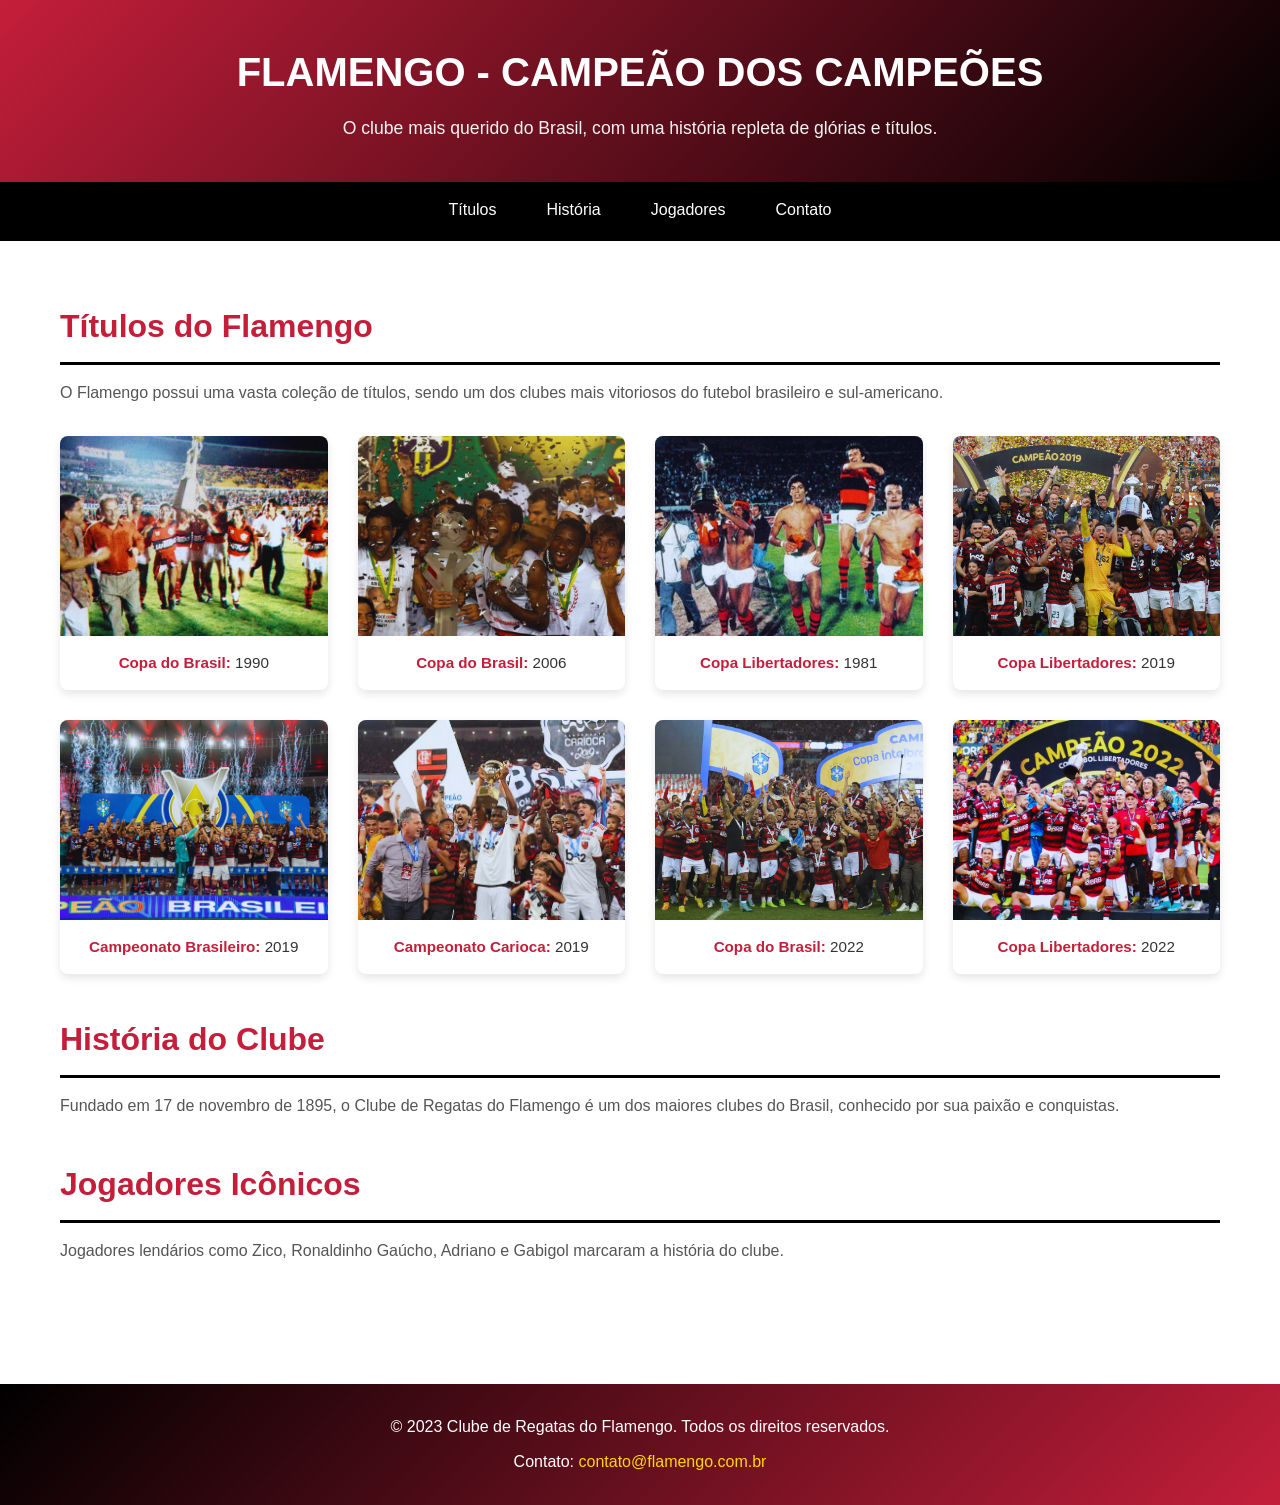
==== index.html @ 6b749740 "adicionando modificações na responsividade e nav" ====
<!DOCTYPE html>
<html lang="pt-br">
<head>
    <meta charset="UTF-8">
    <meta name="viewport" content="width=device-width, initial-scale=1.0">
    <title>Flamengo - Campeão dos Campeões</title>
        <link rel="stylesheet" href="css/variables.css">
        <link rel="stylesheet" href="css/reset.css">
        <link rel="stylesheet" href="css/base.css">
        <link rel="stylesheet" href="css/layout.css">


        <link rel="stylesheet" href="css/components/navbar.css">
        <link rel="stylesheet" href="css/components/hero.css">
        <link rel="stylesheet" href="css/components/card.css">
        <link rel="stylesheet" href="css/components/footer.css">
        <link rel="stylesheet" href="css/components/btn.css">


        <link rel="stylesheet" href="css/utilities.css">
</head>
<body>
    <header>
        <h1>Flamengo - Campeão dos Campeões</h1>
        <p>O clube mais querido do Brasil, com uma história repleta de glórias e títulos.</p>
    </header>
   
    <nav>
        <button class="menu-toggle" id="menu-toggle" aria-expanded="false" aria-label="Abrir menu de navegação" aria-controls="menu-links">
            <span></span>
            <span></span>
            <span></span>
        </button>
        <ul id="menu-links" class="menu-links">
            <li><a href="#titulos">Títulos</a></li>
            <li><a href="#historia">História</a></li>
            <li><a href="#jogadores">Jogadores</a></li>
            <li><a href="#contato">Contato</a></li>
        </ul>
    </nav>
   
    <main>
        <section id="titulos">
            <h2>Títulos do Flamengo</h2>
            <p>O Flamengo possui uma vasta coleção de títulos, sendo um dos clubes mais vitoriosos do futebol brasileiro e sul-americano.</p>
            <ul class="titulos-lista">


                <li class="titulo-item">
                    <div class="titulo-imagens">
                        <img class="titulo-principal" src="assets/img/copaDoBrasil1990/copadobrasil1990.png" alt="Troféu Copa do Brasil 1990">
                        <img class="titulo-hover" src="assets/img/copaDoBrasil1990/escalacaocpbr1990.png" alt="Time escalado do Flamengo - Copa do Brasil 1990">
                    </div>
                    <span class="titulo-texto"><strong>Copa do Brasil:</strong> 1990</span>
                </li>


                <li class="titulo-item">
                    <div class="titulo-imagens">
                        <img class="titulo-principal" src="assets/img/copaDoBrasil2006/copadobrasil2006.png" alt="Troféu Copa do Brasil 2006">
                        <img class="titulo-hover" src="assets/img/copaDoBrasil2006/escalacaocpbr2006.png" alt="Time escalado do Flamengo - Copa do Brasil 2006">
                    </div>
                    <span class="titulo-texto"><strong>Copa do Brasil:</strong> 2006</span>
                </li>


                <li class="titulo-item">
                    <div class="titulo-imagens">
                        <img class="titulo-principal" src="assets/img/libertadores1981/libertadores1981.png" alt="Troféu Copa Libertadores 1981">
                        <img class="titulo-hover" src="assets/img/libertadores1981/escalacaoLib1981.png" alt="Time escalado do Flamengo - Copa Libertadores 1981">
                    </div>
                    <span class="titulo-texto"><strong>Copa Libertadores:</strong> 1981</span>
                </li>


                <li class="titulo-item">
                    <div class="titulo-imagens">
                        <img class="titulo-principal" src="assets/img/libertadores2019/libertadores2019.png" alt="Troféu Copa Libertadores 2019">
                        <img class="titulo-hover" src="assets/img/libertadores2019/escalacaoLib2019.png" alt="Time escalado do Flamengo - Copa Libertadores 2019">
                    </div>
                    <span class="titulo-texto"><strong>Copa Libertadores:</strong> 2019</span>
                </li>


                <li class="titulo-item">
                    <div class="titulo-imagens">
                        <img class="titulo-principal" src="assets/img/brasileirao2019/brasileiro2019.png" alt="Troféu Campeonato Brasileiro 2019">
                        <img class="titulo-hover" src="assets/img/brasileirao2019/escalacaobr2019.png" alt="Time escalado do Flamengo - Campeonato Brasileiro 2019">
                    </div>
                    <span class="titulo-texto"><strong>Campeonato Brasileiro:</strong> 2019</span>
                </li>


                <li class="titulo-item">
                    <div class="titulo-imagens">
                        <img class="titulo-principal" src="assets/img/carioca2019/carioca2019.png" alt="Troféu Campeonato Carioca 2019">
                        <img class="titulo-hover" src="assets/img/carioca2019/escalacaoCarioca2019.png" alt="Time escalado do Flamengo - Campeonato Carioca 2019">
                    </div>
                    <span class="titulo-texto"><strong>Campeonato Carioca:</strong> 2019</span>
                </li>


                <li class="titulo-item">
                    <div class="titulo-imagens">
                        <img class="titulo-principal" src="assets/img/copaDoBrasil2022/copadobrasil2022.png" alt="Troféu Copa do Brasil 2022">
                        <img class="titulo-hover" src="assets/img/copaDoBrasil2022/escalacaocpbr2022.png" alt="Time escalado do Flamengo - Copa do Brasil 2022">
                    </div>
                    <span class="titulo-texto"><strong>Copa do Brasil:</strong> 2022</span>
                </li>


                <li class="titulo-item">
                    <div class="titulo-imagens">
                        <img class="titulo-principal" src="assets/img/libertadores2022/libertadores2022.png" alt="Troféu Copa Libertadores 2022">
                        <img class="titulo-hover" src="assets/img/libertadores2022/escalacaoLib2022.png" alt="Time escalado do Flamengo - Copa Libertadores 2022">
                    </div>
                    <span class="titulo-texto"><strong>Copa Libertadores:</strong> 2022</span>
                </li>


            </ul>
        </section>
       
        <section id="historia">
            <h2>História do Clube</h2>
            <p>Fundado em 17 de novembro de 1895, o Clube de Regatas do Flamengo é um dos maiores clubes do Brasil, conhecido por sua paixão e conquistas.</p>
        </section>
       
        <section id="jogadores">
            <h2>Jogadores Icônicos</h2>
            <p>Jogadores lendários como Zico, Ronaldinho Gaúcho, Adriano e Gabigol marcaram a história do clube.</p>
        </section>
    </main>
   
    <footer>
        <p>&copy; 2023 Clube de Regatas do Flamengo. Todos os direitos reservados.</p>
        <address>
            Contato: <a href="mailto:contato@flamengo.com.br">contato@flamengo.com.br</a>
        </address>
    </footer>


    <script src="js/main.js"></script>
</body>
</html>
---- css/variables.css ----
.titulos-lista {
    list-style: none;
    display: grid;
    grid-template-columns: repeat(auto-fit, minmax(250px, 1fr));
    gap: 30px;
    margin-top: 30px;
}


.titulo-item {
    background: #f5f5f5;
    border-radius: 8px;
    overflow: hidden;
    box-shadow: 0 4px 8px rgba(0, 0, 0, 0.1);
    transition: transform 0.3s ease, box-shadow 0.3s ease;
    cursor: pointer;
}


.titulo-item:hover {
    transform: translateY(-5px);
    box-shadow: 0 8px 16px rgba(0, 0, 0, 0.2);
}


.titulo-imagens {
    position: relative;
    width: 100%;
    height: 200px;
    overflow: hidden;
    background-color: #e0e0e0;
}


.titulo-imagens img {
    width: 100%;
    height: 100%;
    object-fit: cover;
    display: block;
    transition: opacity 0.3s ease;
}


.titulo-imagens .titulo-principal {
    opacity: 1;
}


.titulo-imagens .titulo-hover {
    opacity: 0;
    position: absolute;
    top: 0;
    left: 0;
    width: 100%;
    height: 100%;
}


.titulo-item:hover .titulo-principal {
    opacity: 0;
}


.titulo-item:hover .titulo-hover {
    opacity: 1;
}


.titulo-texto {
    display: block;
    padding: 15px;
    font-size: 0.95rem;
    text-align: center;
    color: #333;
    background-color: #fff;
    font-weight: 500;
}


.titulo-texto strong {
    color: #c41e3a;
}


/* Responsivo */
@media (max-width: 768px) {
    .titulos-lista {
        grid-template-columns: repeat(auto-fit, minmax(200px, 1fr));
        gap: 20px;
        margin-top: 20px;
    }


    .titulo-imagens {
        height: 160px;
    }


    .titulo-texto {
        padding: 12px;
        font-size: 0.85rem;
    }
}


@media (max-width: 480px) {
    .titulos-lista {
        grid-template-columns: 1fr;
        gap: 15px;
    }


    .titulo-imagens {
        height: 200px;
    }


    .titulo-item {
        margin: 0 auto;
        max-width: 100%;
    }
}
---- css/base.css ----
body {
    font-family: 'Segoe UI', Tahoma, Geneva, Verdana, sans-serif;
    line-height: 1.6;
    color: #333;
}


header {
    background: linear-gradient(135deg, #c41e3a 0%, #000000 100%);
    color: #fff;
    padding: 40px 20px;
    text-align: center;
    box-shadow: 0 2px 10px rgba(0, 0, 0, 0.1);
}


header h1 {
    font-size: 2.5rem;
    margin-bottom: 10px;
    text-transform: uppercase;
}


header p {
    font-size: 1.1rem;
    opacity: 0.95;
}


@media (max-width: 768px) {
    header h1 {
        font-size: 1.8rem;
    }


    header p {
        font-size: 0.9rem;
    }


    header {
        padding: 30px 15px;
    }
}
---- css/layout.css ----
main {
    max-width: 1200px;
    margin: 0 auto;
    padding: 20px;
}


section {
    margin: 40px 0;
}


section h2 {
    color: #c41e3a;
    font-size: 2rem;
    margin-bottom: 15px;
    border-bottom: 3px solid #000;
    padding-bottom: 10px;
}


section p {
    font-size: 1rem;
    margin-bottom: 20px;
    color: #555;
}


@media (max-width: 768px) {
    main {
        padding: 15px;
        max-width: 100%;
    }


    section {
        margin: 30px 0;
    }


    section h2 {
        font-size: 1.5rem;
    }


    section p {
        font-size: 0.9rem;
    }
}
---- css/components/navbar.css ----
nav {
    background-color: #000;
    padding: 0;
    position: sticky;
    top: 0;
    z-index: 100;
    display: flex;
    justify-content: center;
    align-items: center;
}


.menu-toggle {
    display: none;
    flex-direction: column;
    background: none;
    border: none;
    cursor: pointer;
    padding: 15px 20px;
    z-index: 101;
}


.menu-toggle span {
    width: 25px;
    height: 3px;
    background-color: #fff;
    margin: 5px 0;
    display: block;
    transition: all 0.3s ease;
}


nav .menu-links {
    list-style: none;
    display: flex;
    justify-content: center;
    flex-wrap: wrap;
}


nav .menu-links li {
    margin: 0;
}


nav .menu-links li a {
    display: block;
    color: #fff;
    text-decoration: none;
    padding: 15px 25px;
    transition: background-color 0.3s ease, color 0.3s ease;
    font-weight: 500;
    border-bottom: 3px solid transparent;
}


nav .menu-links li a:hover {
    background-color: #c41e3a;
    border-bottom-color: #ffd700;
}


/* Responsivo */
@media (max-width: 768px) {
    nav {
        justify-content: space-between;
    }


    .menu-toggle {
        display: flex;
    }


    nav .menu-links {
        position: absolute;
        top: 60px;
        left: 0;
        right: 0;
        flex-direction: column;
        background-color: #000;
        max-height: 0;
        overflow: hidden;
        transition: max-height 0.3s ease;
        width: 100%;
    }


    nav .menu-links.active {
        max-height: 300px;
    }


    nav .menu-links li a {
        padding: 15px 20px;
        border-bottom: 1px solid #333;
    }


    .menu-toggle[aria-expanded="true"] span:nth-child(1) {
        transform: rotate(45deg) translate(10px, 10px);
    }


    .menu-toggle[aria-expanded="true"] span:nth-child(2) {
        opacity: 0;
    }


    .menu-toggle[aria-expanded="true"] span:nth-child(3) {
        transform: rotate(-45deg) translate(8px, -8px);
    }
}


nav .menu-links li a:hover {
    background-color: #c41e3a;
    border-bottom-color: #ffd700;
}


/* Responsivo */
@media (max-width: 768px) {
    nav {
        flex-wrap: wrap;
    }


    .menu-toggle {
        display: flex;
    }


    nav .menu-links {
        position: absolute;
        top: 60px;
        left: 0;
        right: 0;
        flex-direction: column;
        background-color: #000;
        max-height: 0;
        overflow: hidden;
        transition: max-height 0.3s ease;
        width: 100%;
    }


    nav .menu-links.active {
        max-height: 300px;
    }


    nav .menu-links li a {
        padding: 15px 20px;
        border-bottom: 1px solid #333;
    }


    .menu-toggle[aria-expanded="true"] span:nth-child(1) {
        transform: rotate(45deg) translate(10px, 10px);
    }


    .menu-toggle[aria-expanded="true"] span:nth-child(2) {
        opacity: 0;
    }


    .menu-toggle[aria-expanded="true"] span:nth-child(3) {
        transform: rotate(-45deg) translate(8px, -8px);
    }
}
---- css/components/footer.css ----
footer {
    background: linear-gradient(135deg, #000 0%, #c41e3a 100%);
    color: #fff;
    text-align: center;
    padding: 30px 20px;
    margin-top: 60px;
}


footer p {
    margin-bottom: 10px;
}


footer address {
    font-style: normal;
}


footer a {
    color: #ffd700;
    text-decoration: none;
    transition: color 0.3s ease;
}


footer a:hover {
    color: #ffed4e;
    text-decoration: underline;
}


@media (max-width: 768px) {
    footer {
        padding: 25px 15px;
        margin-top: 40px;
    }


    footer p,
    footer address {
        font-size: 0.9rem;
    }
}
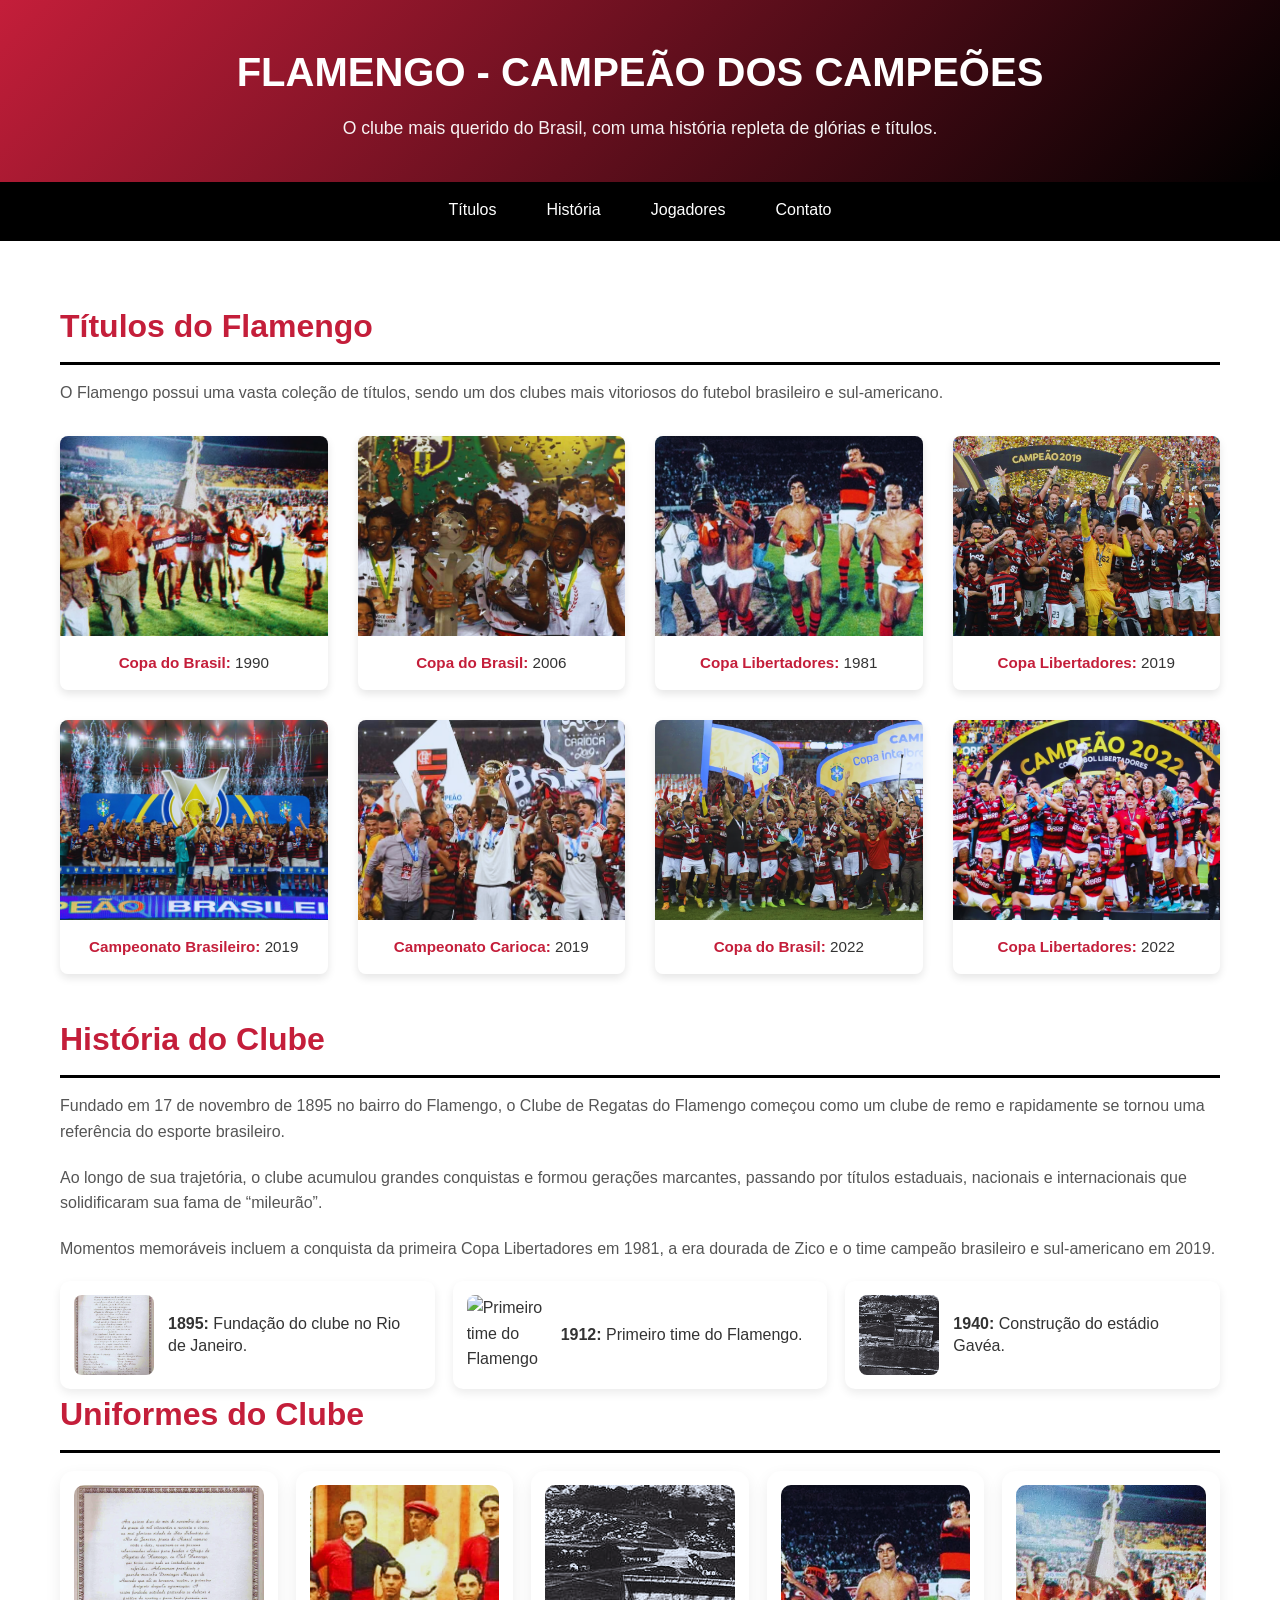
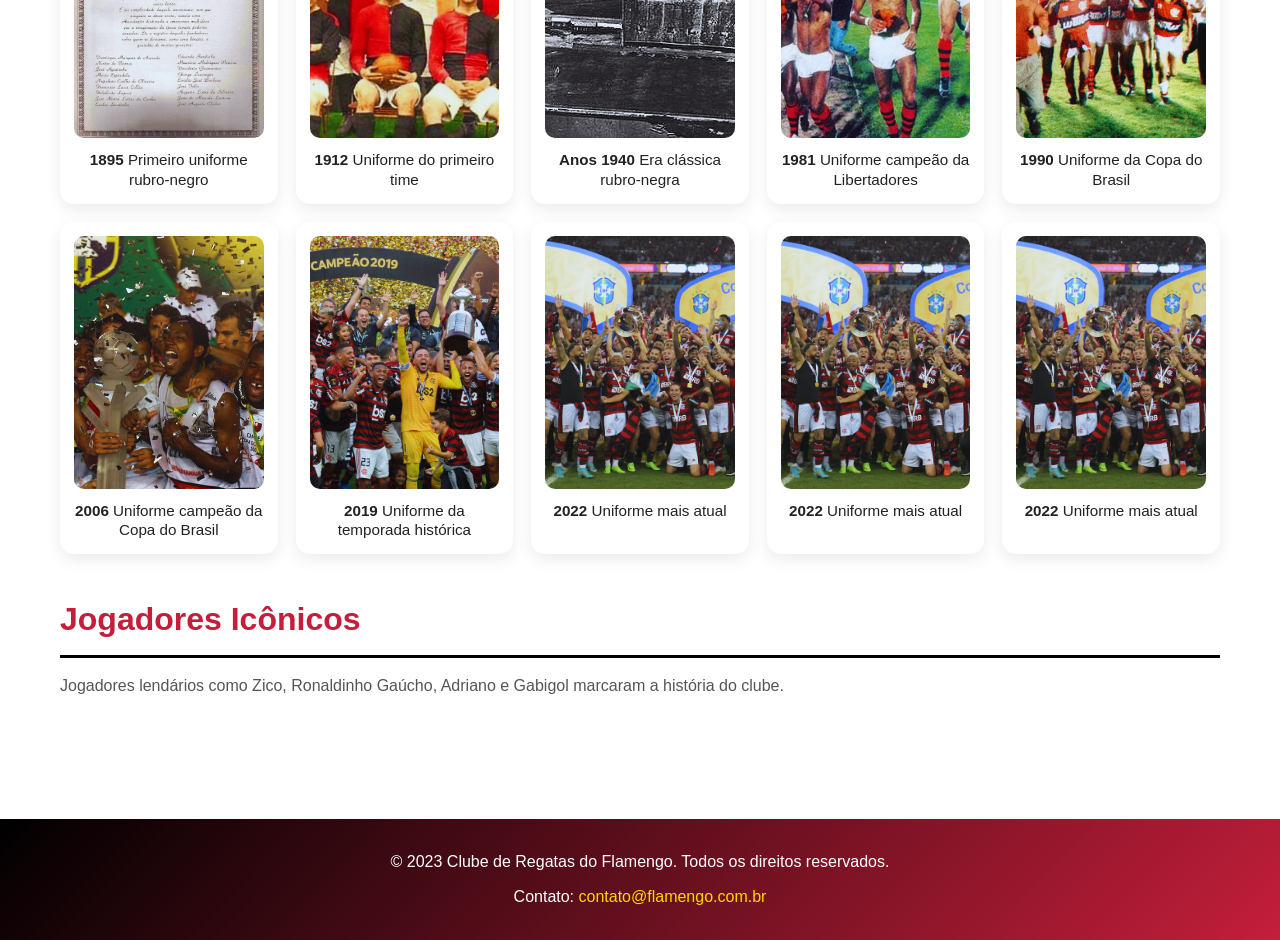
==== commit 9960f3a5: "Adicionando mais informações Novas informações e novas funcionalidades" ====
--- a/index.html
+++ b/index.html
@@ -123,7 +123,71 @@
        
         <section id="historia">
             <h2>História do Clube</h2>
-            <p>Fundado em 17 de novembro de 1895, o Clube de Regatas do Flamengo é um dos maiores clubes do Brasil, conhecido por sua paixão e conquistas.</p>
+            <article>
+                <p>Fundado em 17 de novembro de 1895 no bairro do Flamengo, o Clube de Regatas do Flamengo começou como um clube de remo e rapidamente se tornou uma referência do esporte brasileiro.</p>
+                <p>Ao longo de sua trajetória, o clube acumulou grandes conquistas e formou gerações marcantes, passando por títulos estaduais, nacionais e internacionais que solidificaram sua fama de “mileurão”.</p>
+                <p>Momentos memoráveis incluem a conquista da primeira Copa Libertadores em 1981, a era dourada de Zico e o time campeão brasileiro e sul-americano em 2019.</p>
+                <ul class="historia-timeline">
+                    <li>
+                        <img src="assets/img/historiaImg/ataCriacaoFla.png" alt="Fundação do clube Flamengo">
+                        <div><strong>1895:</strong> Fundação do clube no Rio de Janeiro.</div>
+                    </li>
+                    <li>
+                        <img src="assets/img/historiaImg/TimeFla1912.png" alt="Primeiro time do Flamengo em 1912">
+                        <div><strong>1912:</strong> Primeiro time do Flamengo.</div>
+                    </li>
+                    <li>
+                        <img src="assets/img/historiaImg/gavea.png" alt="Gavéa, estádio do Flamengo">
+                        <div><strong>1940:</strong> Construção do estádio Gavéa.</div>
+                    </li>
+                </ul>
+            </article>
+
+            <h2>Uniformes do Clube</h2>
+            <article>
+                <div class="uniformes-grid">
+                    <figure class="uniforme-card">
+                        <img src="assets/img/historiaImg/ataCriacaoFla.png" alt="Uniforme de 1895 do Flamengo">
+                        <figcaption><strong>1895</strong> Primeiro uniforme rubro-negro</figcaption>
+                    </figure>
+                    <figure class="uniforme-card">
+                        <img src="assets/img/historiaImg/timeFla1912.png" alt="Uniforme de 1912 do Flamengo">
+                        <figcaption><strong>1912</strong> Uniforme do primeiro time</figcaption>
+                    </figure>
+                    <figure class="uniforme-card">
+                        <img src="assets/img/historiaImg/gavea.png" alt="Uniforme clássico do Flamengo">
+                        <figcaption><strong>Anos 1940</strong> Era clássica rubro-negra</figcaption>
+                    </figure>
+                    <figure class="uniforme-card">
+                        <img src="assets/img/libertadores1981/libertadores1981.png" alt="Uniforme campeão da Libertadores 1981">
+                        <figcaption><strong>1981</strong> Uniforme campeão da Libertadores</figcaption>
+                    </figure>
+                    <figure class="uniforme-card">
+                        <img src="assets/img/copaDoBrasil1990/copadobrasil1990.png" alt="Uniforme campeão da Copa do Brasil 1990">
+                        <figcaption><strong>1990</strong> Uniforme da Copa do Brasil</figcaption>
+                    </figure>
+                    <figure class="uniforme-card">
+                        <img src="assets/img/copaDoBrasil2006/copadobrasil2006.png" alt="Uniforme campeão da Copa do Brasil 2006">
+                        <figcaption><strong>2006</strong> Uniforme campeão da Copa do Brasil</figcaption>
+                    </figure>
+                    <figure class="uniforme-card">
+                        <img src="assets/img/libertadores2019/libertadores2019.png" alt="Uniforme campeão da Libertadores 2019">
+                        <figcaption><strong>2019</strong> Uniforme da temporada histórica</figcaption>
+                    </figure>
+                    <figure class="uniforme-card">
+                        <img src="assets/img/copaDoBrasil2022/copadobrasil2022.png" alt="Uniforme do Flamengo em 2022">
+                        <figcaption><strong>2022</strong> Uniforme mais atual</figcaption>
+                    </figure>
+                    <figure class="uniforme-card">
+                        <img src="assets/img/copaDoBrasil2022/copadobrasil2022.png" alt="Uniforme do Flamengo em 2022">
+                        <figcaption><strong>2022</strong> Uniforme mais atual</figcaption>
+                    </figure>
+                    <figure class="uniforme-card">
+                        <img src="assets/img/copaDoBrasil2022/copadobrasil2022.png" alt="Uniforme do Flamengo em 2022">
+                        <figcaption><strong>2022</strong> Uniforme mais atual</figcaption>
+                    </figure>
+                </div>
+            </article>
         </section>
        
         <section id="jogadores">
--- a/css/variables.css
+++ b/css/variables.css
@@ -81,6 +81,71 @@
     color: #c41e3a;
 }
 
+.historia-timeline {
+    list-style: none;
+    display: grid;
+    grid-template-columns: repeat(auto-fit, minmax(200px, 1fr));
+    gap: 18px;
+    margin: 20px 0 0;
+    padding: 0;
+}
+
+.historia-timeline li {
+    display: flex;
+    align-items: center;
+    gap: 14px;
+    background: #fff;
+    border-radius: 10px;
+    box-shadow: 0 4px 10px rgba(0, 0, 0, 0.08);
+    padding: 14px;
+}
+
+.historia-timeline img {
+    width: 80px;
+    height: 80px;
+    object-fit: cover;
+    border-radius: 8px;
+    flex-shrink: 0;
+}
+
+.historia-timeline li div {
+    color: #333;
+    line-height: 1.4;
+}
+
+.uniformes-grid {
+    list-style: none;
+    display: grid;
+    grid-template-columns: repeat(auto-fit, minmax(180px, 1fr));
+    gap: 18px;
+    margin-top: 18px;
+    padding: 0;
+}
+
+.uniforme-card {
+    background: #fff;
+    border-radius: 14px;
+    box-shadow: 0 6px 16px rgba(0, 0, 0, 0.08);
+    overflow: hidden;
+    text-align: center;
+    padding: 14px;
+}
+
+.uniforme-card img {
+    width: 100%;
+    aspect-ratio: 3 / 4;
+    object-fit: cover;
+    border-radius: 10px;
+    display: block;
+}
+
+.uniforme-card figcaption {
+    margin-top: 12px;
+    font-size: 0.95rem;
+    color: #222;
+    font-weight: 500;
+    line-height: 1.3;
+}
 
 /* Responsivo */
 @media (max-width: 768px) {
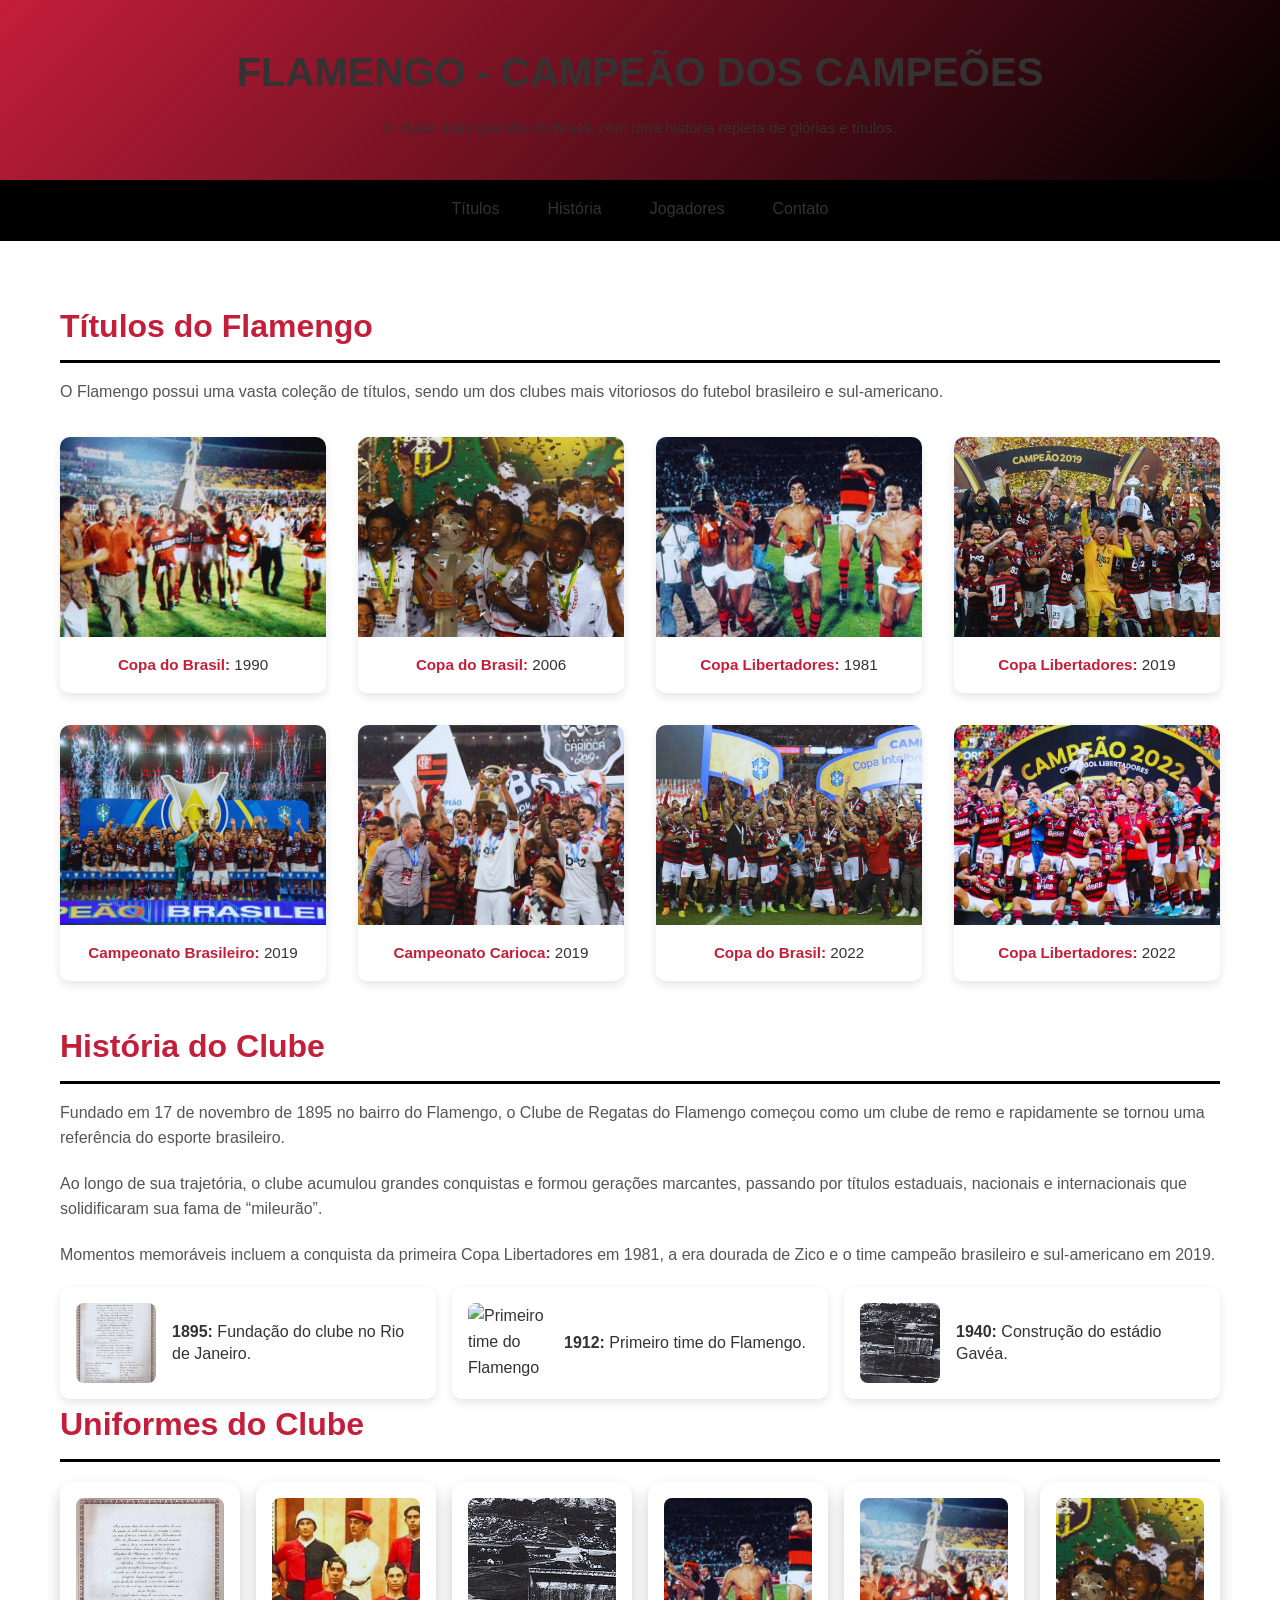
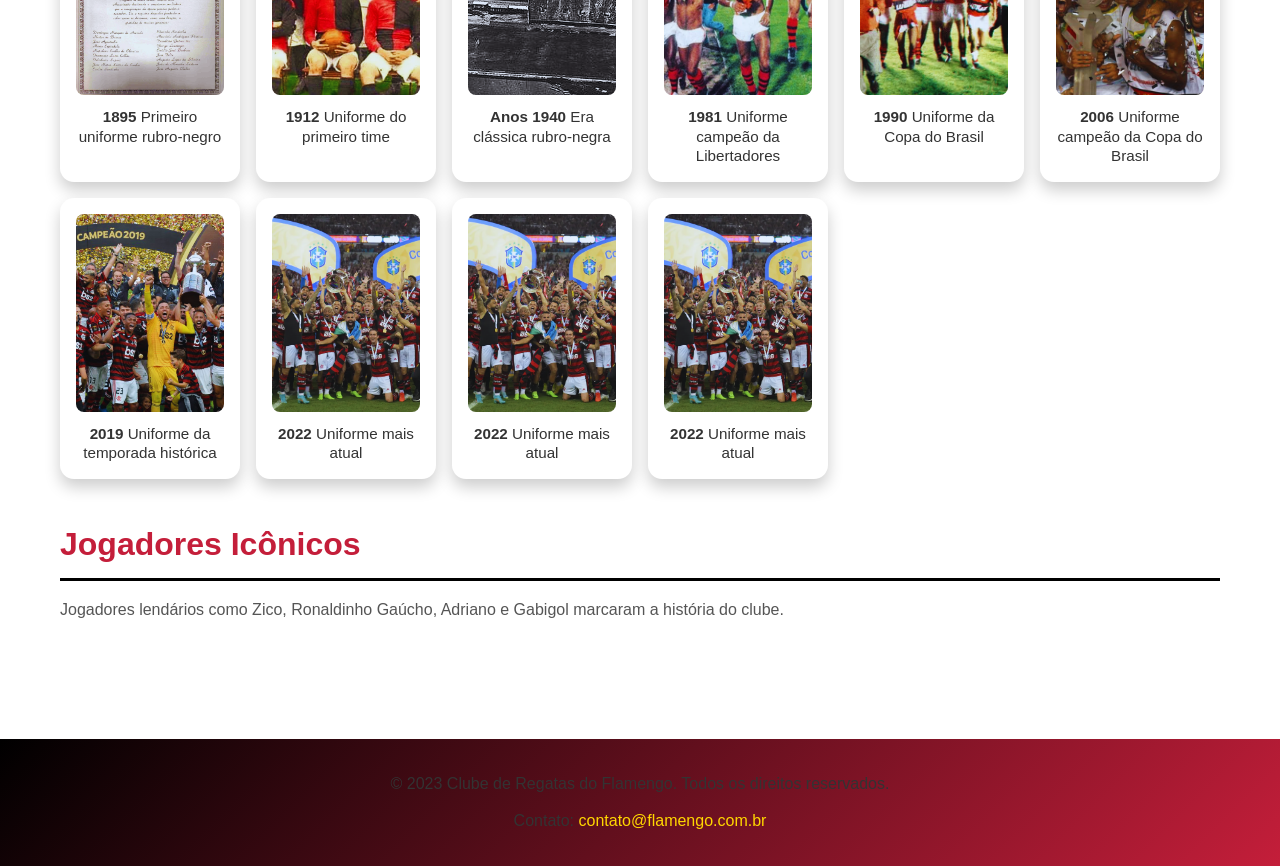
==== commit 957ee008: "Adicionando tokens de validação" ====
--- a/index.html
+++ b/index.html
@@ -4,20 +4,7 @@
     <meta charset="UTF-8">
     <meta name="viewport" content="width=device-width, initial-scale=1.0">
     <title>Flamengo - Campeão dos Campeões</title>
-        <link rel="stylesheet" href="css/variables.css">
-        <link rel="stylesheet" href="css/reset.css">
-        <link rel="stylesheet" href="css/base.css">
-        <link rel="stylesheet" href="css/layout.css">
-
-
-        <link rel="stylesheet" href="css/components/navbar.css">
-        <link rel="stylesheet" href="css/components/hero.css">
-        <link rel="stylesheet" href="css/components/card.css">
-        <link rel="stylesheet" href="css/components/footer.css">
-        <link rel="stylesheet" href="css/components/btn.css">
-
-
-        <link rel="stylesheet" href="css/utilities.css">
+        <link rel="stylesheet" href="css/main.css">
 </head>
 <body>
     <header>
--- a/css/main.css
+++ b/css/main.css
@@ -0,0 +1,20 @@
+/* Arquivo principal de importação de CSS.
+   Usamos importações diretas para compatibilidade garantida. */
+
+@import "./tokens/primitives.css";
+@import "./tokens/semantic.css";
+@import "./tokens/spacing.css";
+@import "./tokens/typography.css";
+
+@import "./reset.css";
+
+@import "./base.css";
+@import "./layout.css";
+
+@import "./variables.css";
+@import "./components/navbar.css";
+@import "./components/card.css";
+@import "./components/footer.css";
+@import "./components/btn.css";
+
+@import "./utilities.css";
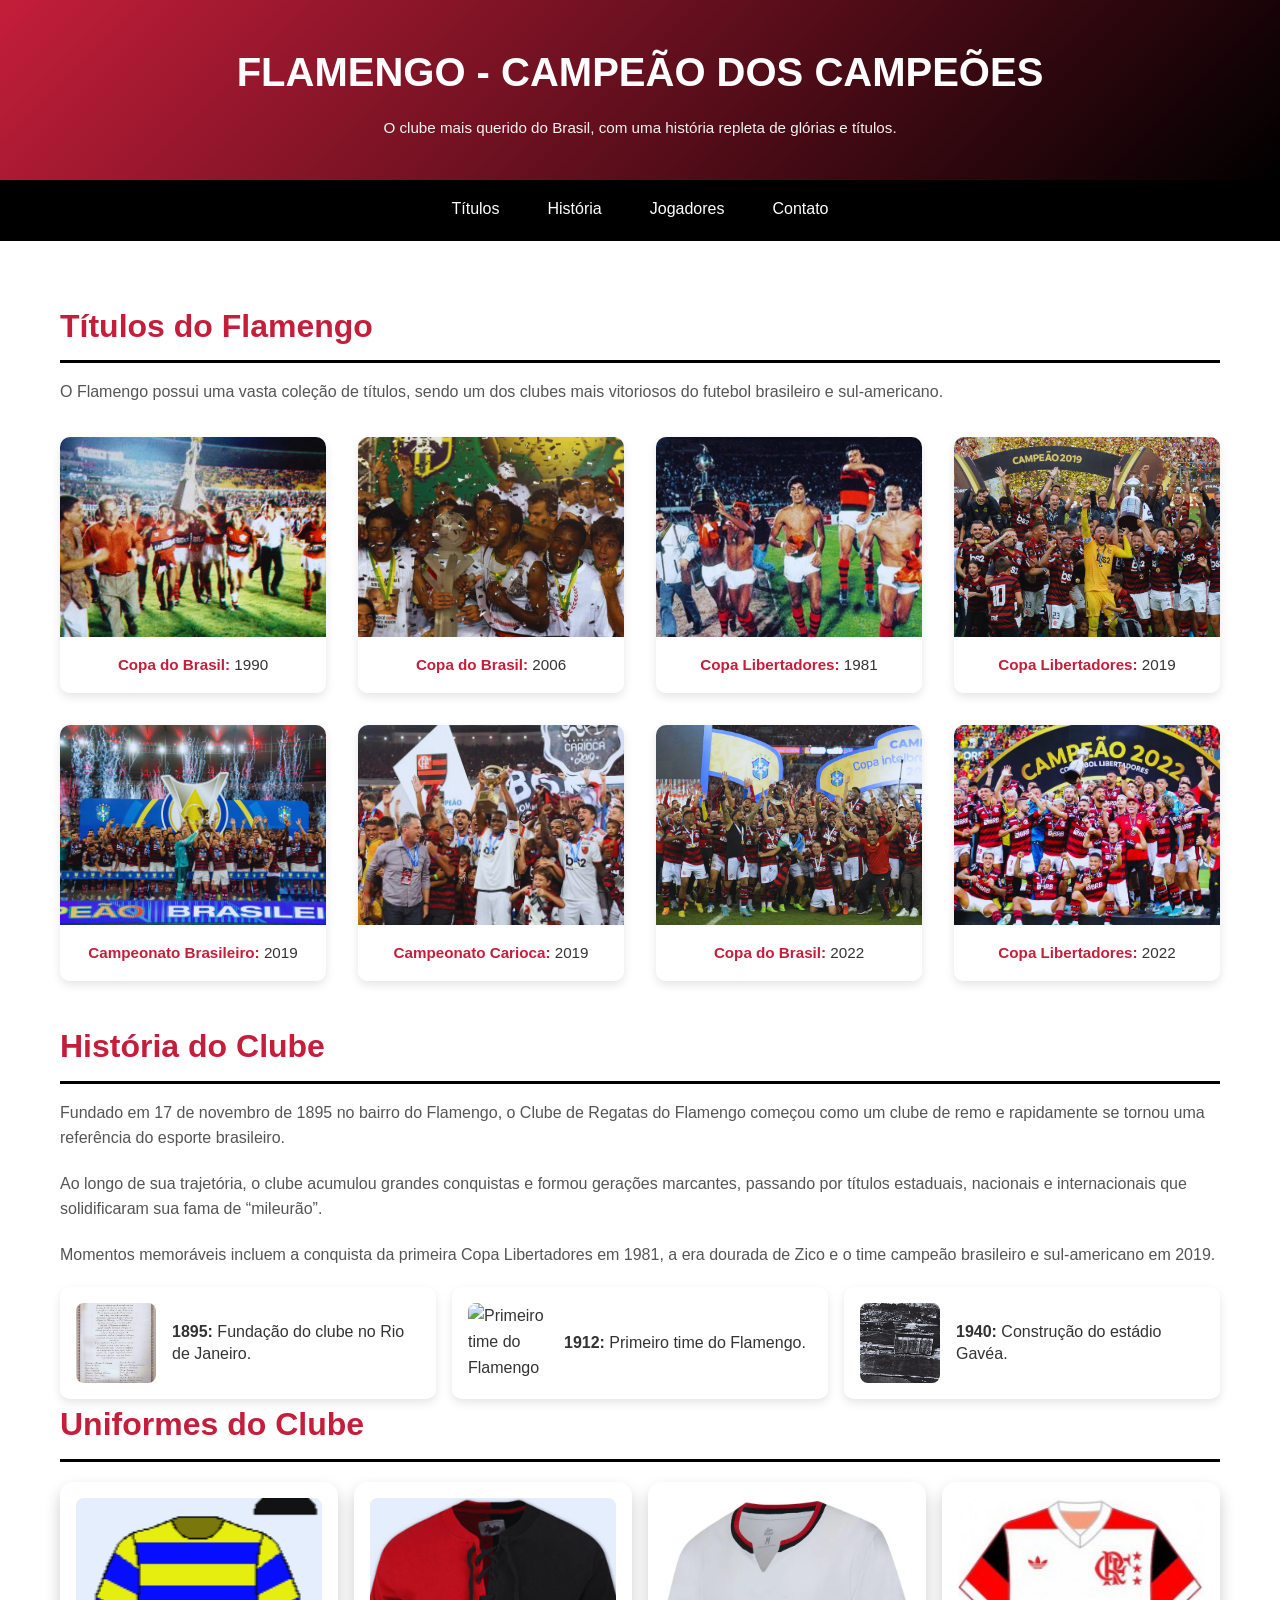
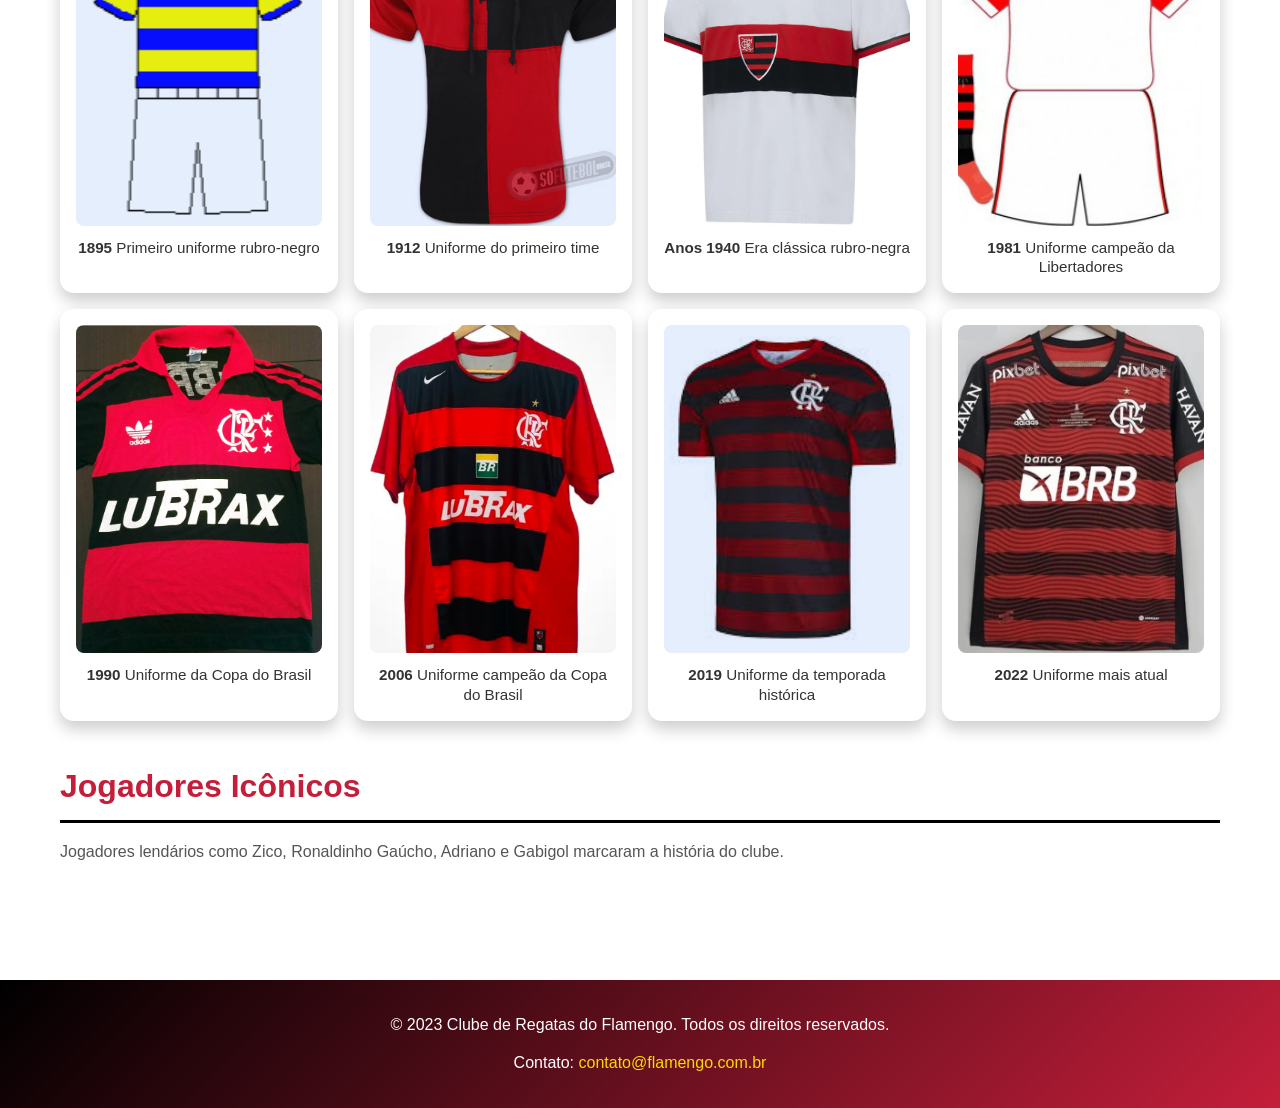
==== commit d450bc07: "Ajeitando cores, ajustando img e adicionando favicon" ====
--- a/index.html
+++ b/index.html
@@ -5,6 +5,7 @@
     <meta name="viewport" content="width=device-width, initial-scale=1.0">
     <title>Flamengo - Campeão dos Campeões</title>
         <link rel="stylesheet" href="css/main.css">
+        <link rel="icon" href="/assets/img/favicon/flamengo-favicon.ico">
 </head>
 <body>
     <header>
@@ -134,45 +135,36 @@
             <article>
                 <div class="uniformes-grid">
                     <figure class="uniforme-card">
-                        <img src="assets/img/historiaImg/ataCriacaoFla.png" alt="Uniforme de 1895 do Flamengo">
+                        <img src="assets/img/uniformes/uniforme-remo-1895.png" alt="Uniforme de 1895 do Flamengo">
                         <figcaption><strong>1895</strong> Primeiro uniforme rubro-negro</figcaption>
                     </figure>
                     <figure class="uniforme-card">
-                        <img src="assets/img/historiaImg/timeFla1912.png" alt="Uniforme de 1912 do Flamengo">
+                        <img src="assets/img/uniformes/uniforme-flamengo-1912.jpg" alt="Uniforme de 1912 do Flamengo">
                         <figcaption><strong>1912</strong> Uniforme do primeiro time</figcaption>
                     </figure>
                     <figure class="uniforme-card">
-                        <img src="assets/img/historiaImg/gavea.png" alt="Uniforme clássico do Flamengo">
+                        <img src="assets/img/uniformes/uniforme-retro-1940.png" alt="Uniforme clássico do Flamengo">
                         <figcaption><strong>Anos 1940</strong> Era clássica rubro-negra</figcaption>
                     </figure>
                     <figure class="uniforme-card">
-                        <img src="assets/img/libertadores1981/libertadores1981.png" alt="Uniforme campeão da Libertadores 1981">
+                        <img src="assets/img/uniformes/uniforme-flamengo-1981.jpg" alt="Uniforme campeão da Libertadores 1981">
                         <figcaption><strong>1981</strong> Uniforme campeão da Libertadores</figcaption>
                     </figure>
                     <figure class="uniforme-card">
-                        <img src="assets/img/copaDoBrasil1990/copadobrasil1990.png" alt="Uniforme campeão da Copa do Brasil 1990">
+                        <img src="assets/img/uniformes/uniforme-flamengo-1990.png" alt="Uniforme campeão da Copa do Brasil 1990">
                         <figcaption><strong>1990</strong> Uniforme da Copa do Brasil</figcaption>
                     </figure>
                     <figure class="uniforme-card">
-                        <img src="assets/img/copaDoBrasil2006/copadobrasil2006.png" alt="Uniforme campeão da Copa do Brasil 2006">
+                        <img src="assets/img/uniformes/uniforme-flamengo-2006.png" alt="Uniforme campeão da Copa do Brasil 2006">
                         <figcaption><strong>2006</strong> Uniforme campeão da Copa do Brasil</figcaption>
                     </figure>
                     <figure class="uniforme-card">
-                        <img src="assets/img/libertadores2019/libertadores2019.png" alt="Uniforme campeão da Libertadores 2019">
+                        <img src="assets/img/uniformes/uniforme-flamengo-2019.jpg" alt="Uniforme campeão da Libertadores 2019">
                         <figcaption><strong>2019</strong> Uniforme da temporada histórica</figcaption>
                     </figure>
                     <figure class="uniforme-card">
-                        <img src="assets/img/copaDoBrasil2022/copadobrasil2022.png" alt="Uniforme do Flamengo em 2022">
+                        <img src="assets/img/uniformes/uniforme-flamengo-2022.png" alt="Uniforme do Flamengo em 2022">
                         <figcaption><strong>2022</strong> Uniforme mais atual</figcaption>
-                    </figure>
-                    <figure class="uniforme-card">
-                        <img src="assets/img/copaDoBrasil2022/copadobrasil2022.png" alt="Uniforme do Flamengo em 2022">
-                        <figcaption><strong>2022</strong> Uniforme mais atual</figcaption>
-                    </figure>
-                    <figure class="uniforme-card">
-                        <img src="assets/img/copaDoBrasil2022/copadobrasil2022.png" alt="Uniforme do Flamengo em 2022">
-                        <figcaption><strong>2022</strong> Uniforme mais atual</figcaption>
-                    </figure>
                 </div>
             </article>
         </section>
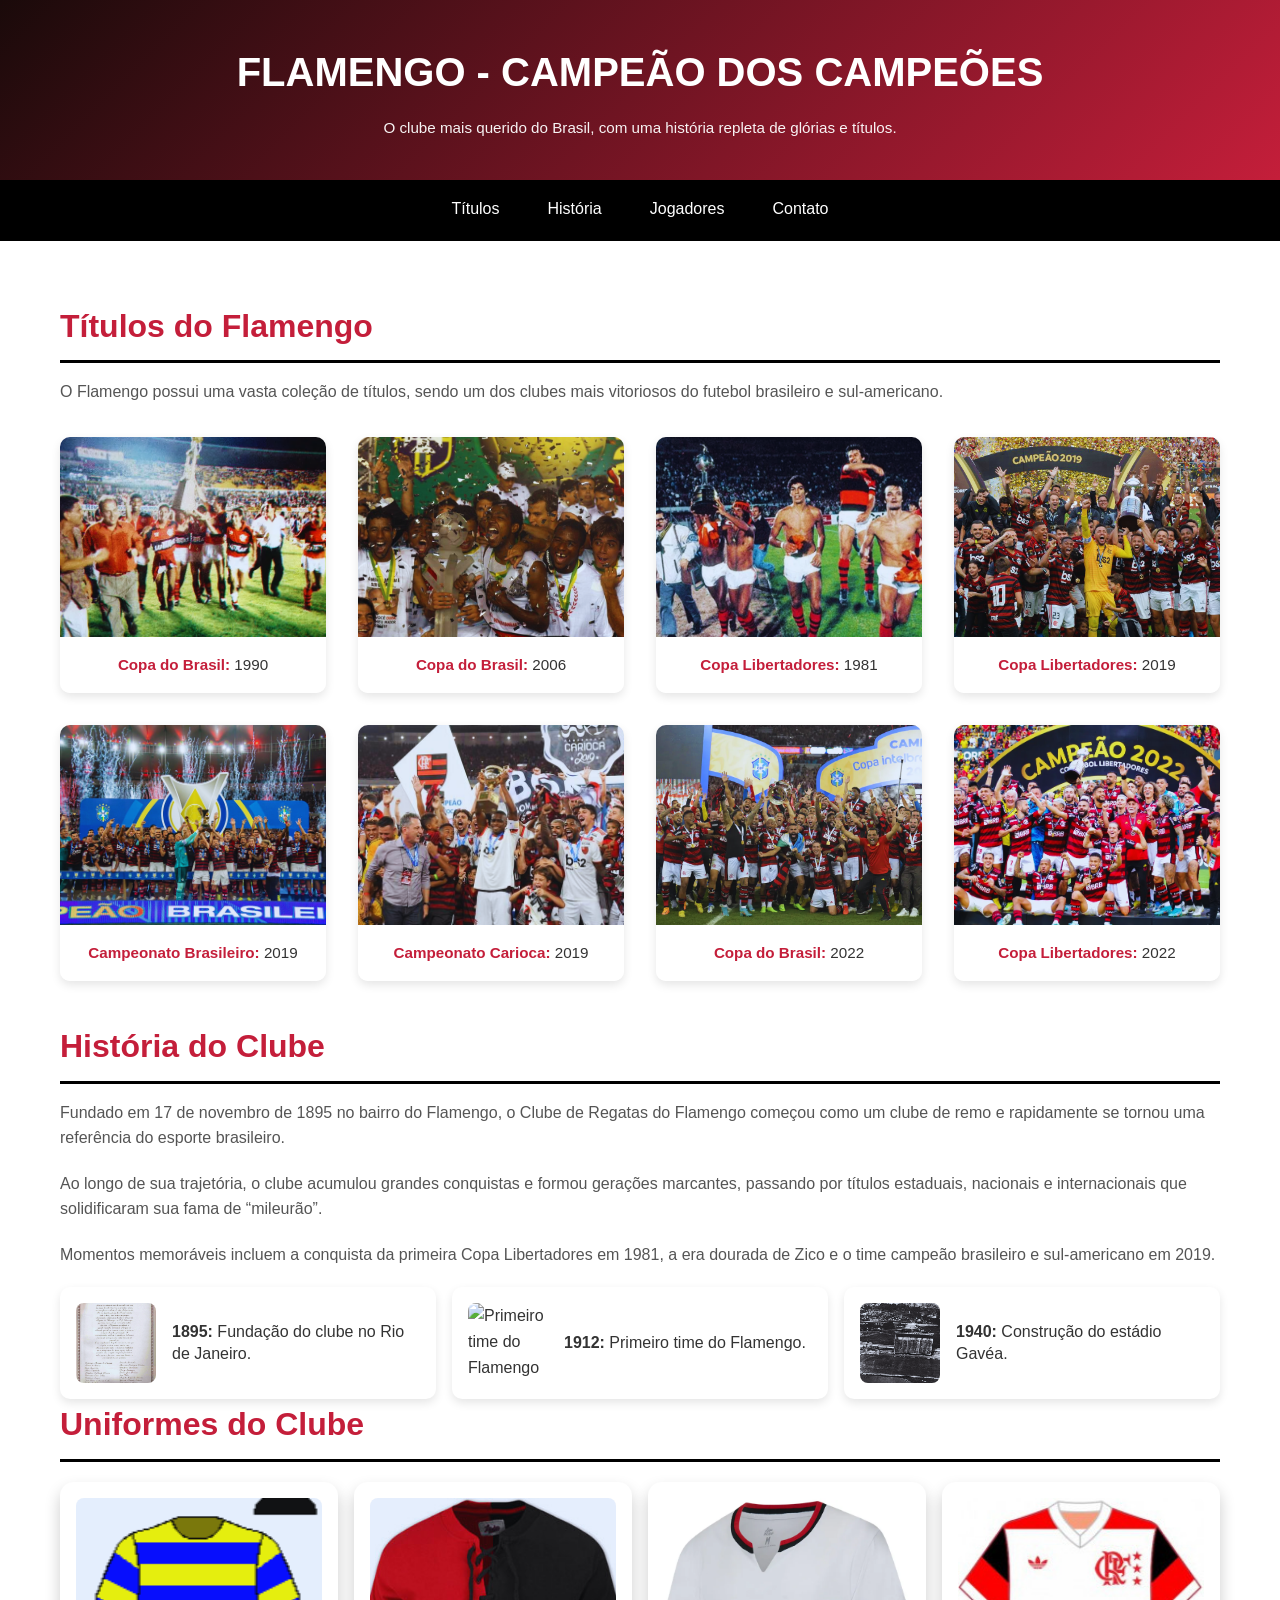
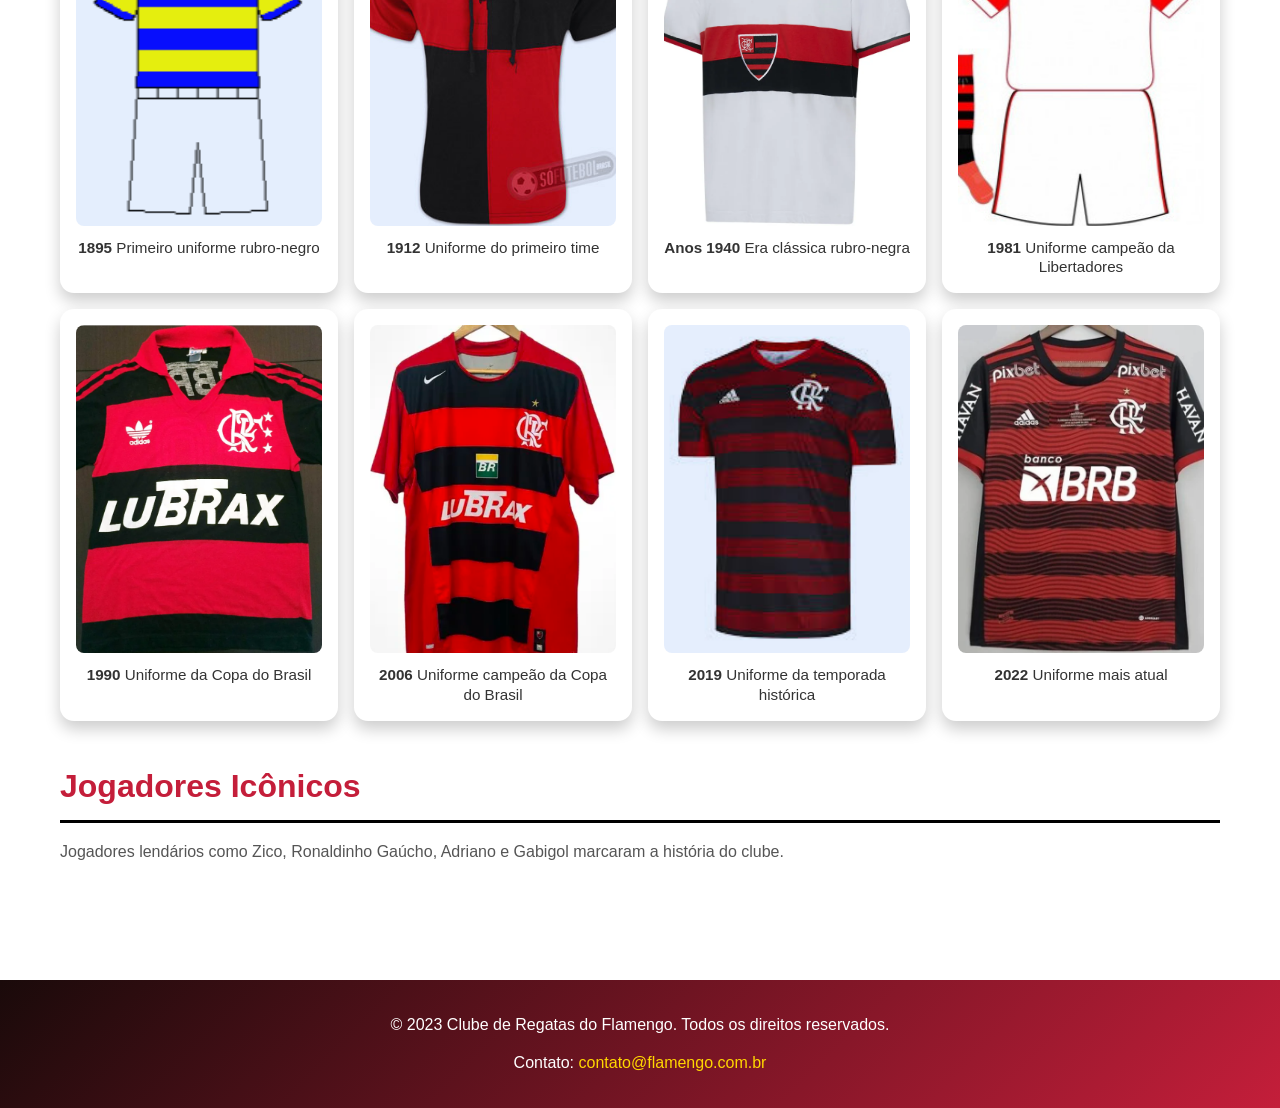
==== commit 10722822: "adicionando modo dark e light (Ainda irá ser implementado para alterar manualmente)" ====
--- a/index.html
+++ b/index.html
@@ -1,5 +1,5 @@
 <!DOCTYPE html>
-<html lang="pt-br">
+<html lang="pt-br" data-theme="light">
 <head>
     <meta charset="UTF-8">
     <meta name="viewport" content="width=device-width, initial-scale=1.0">
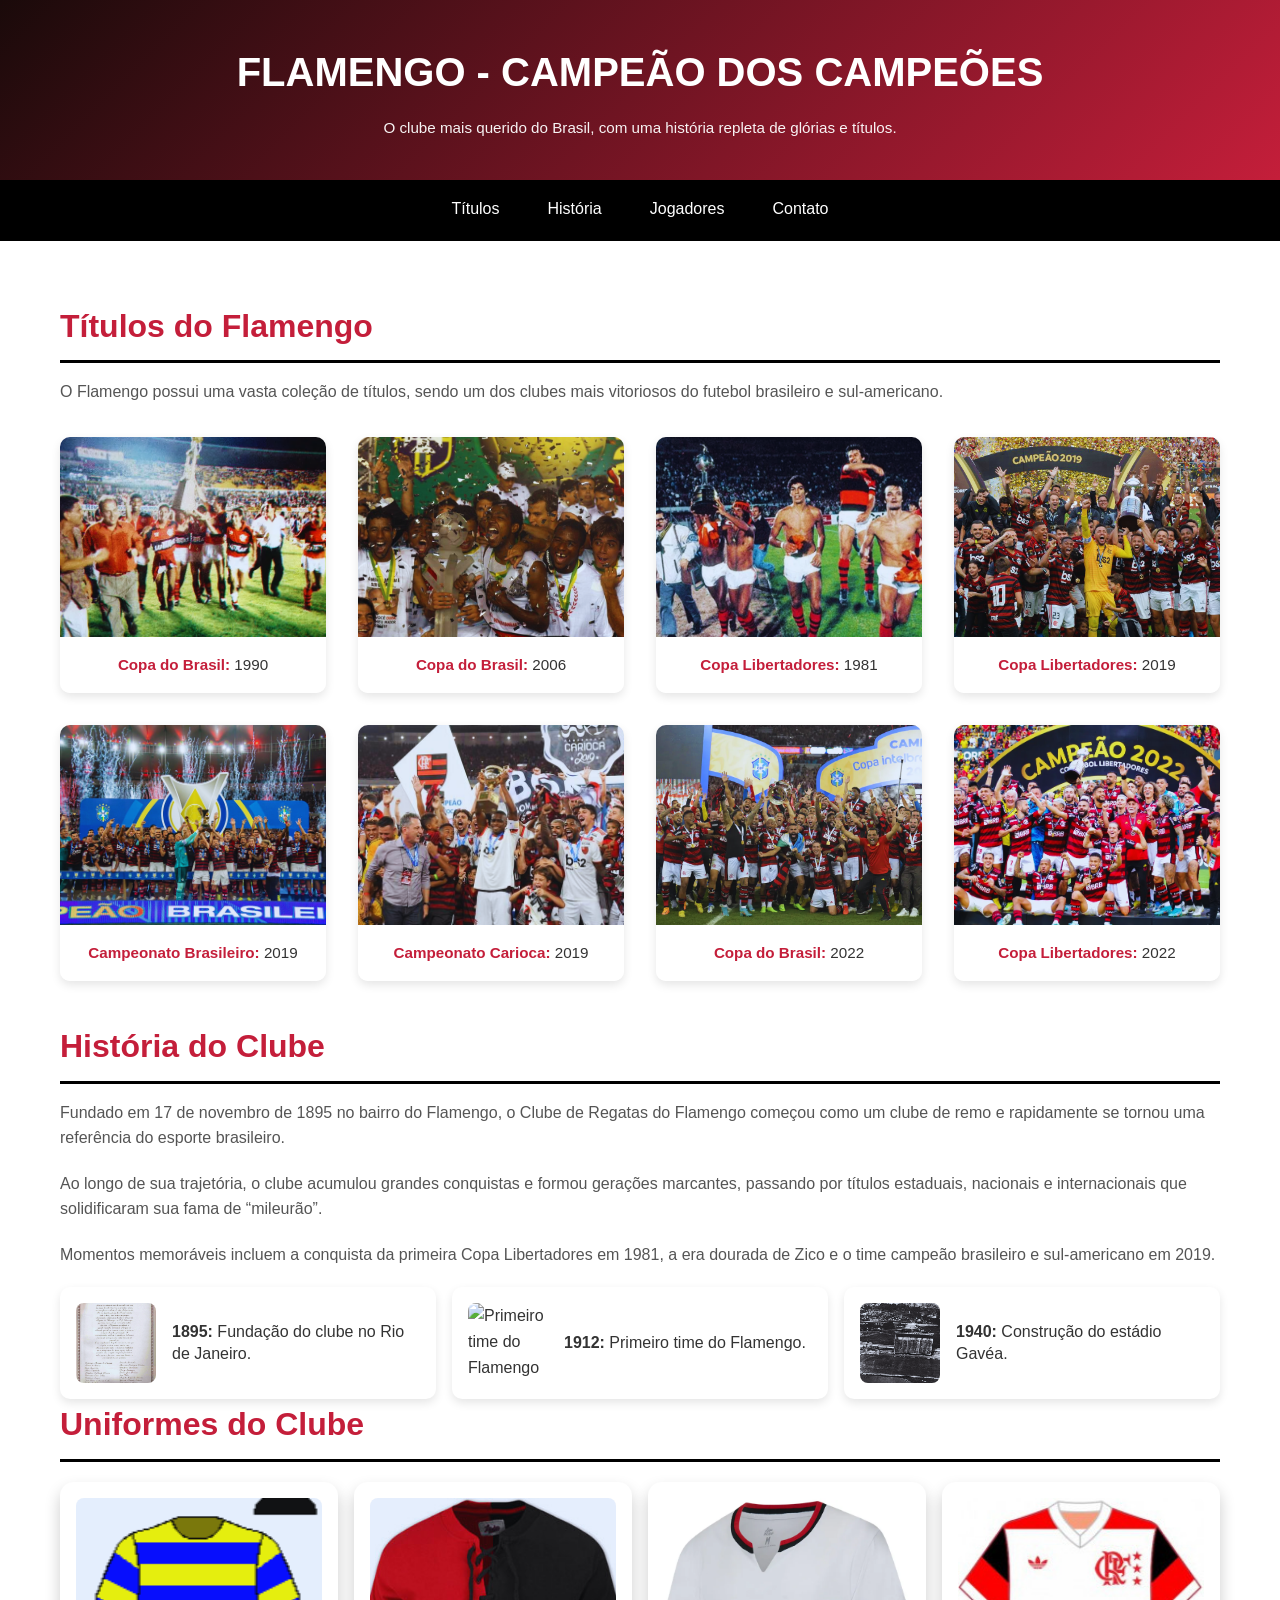
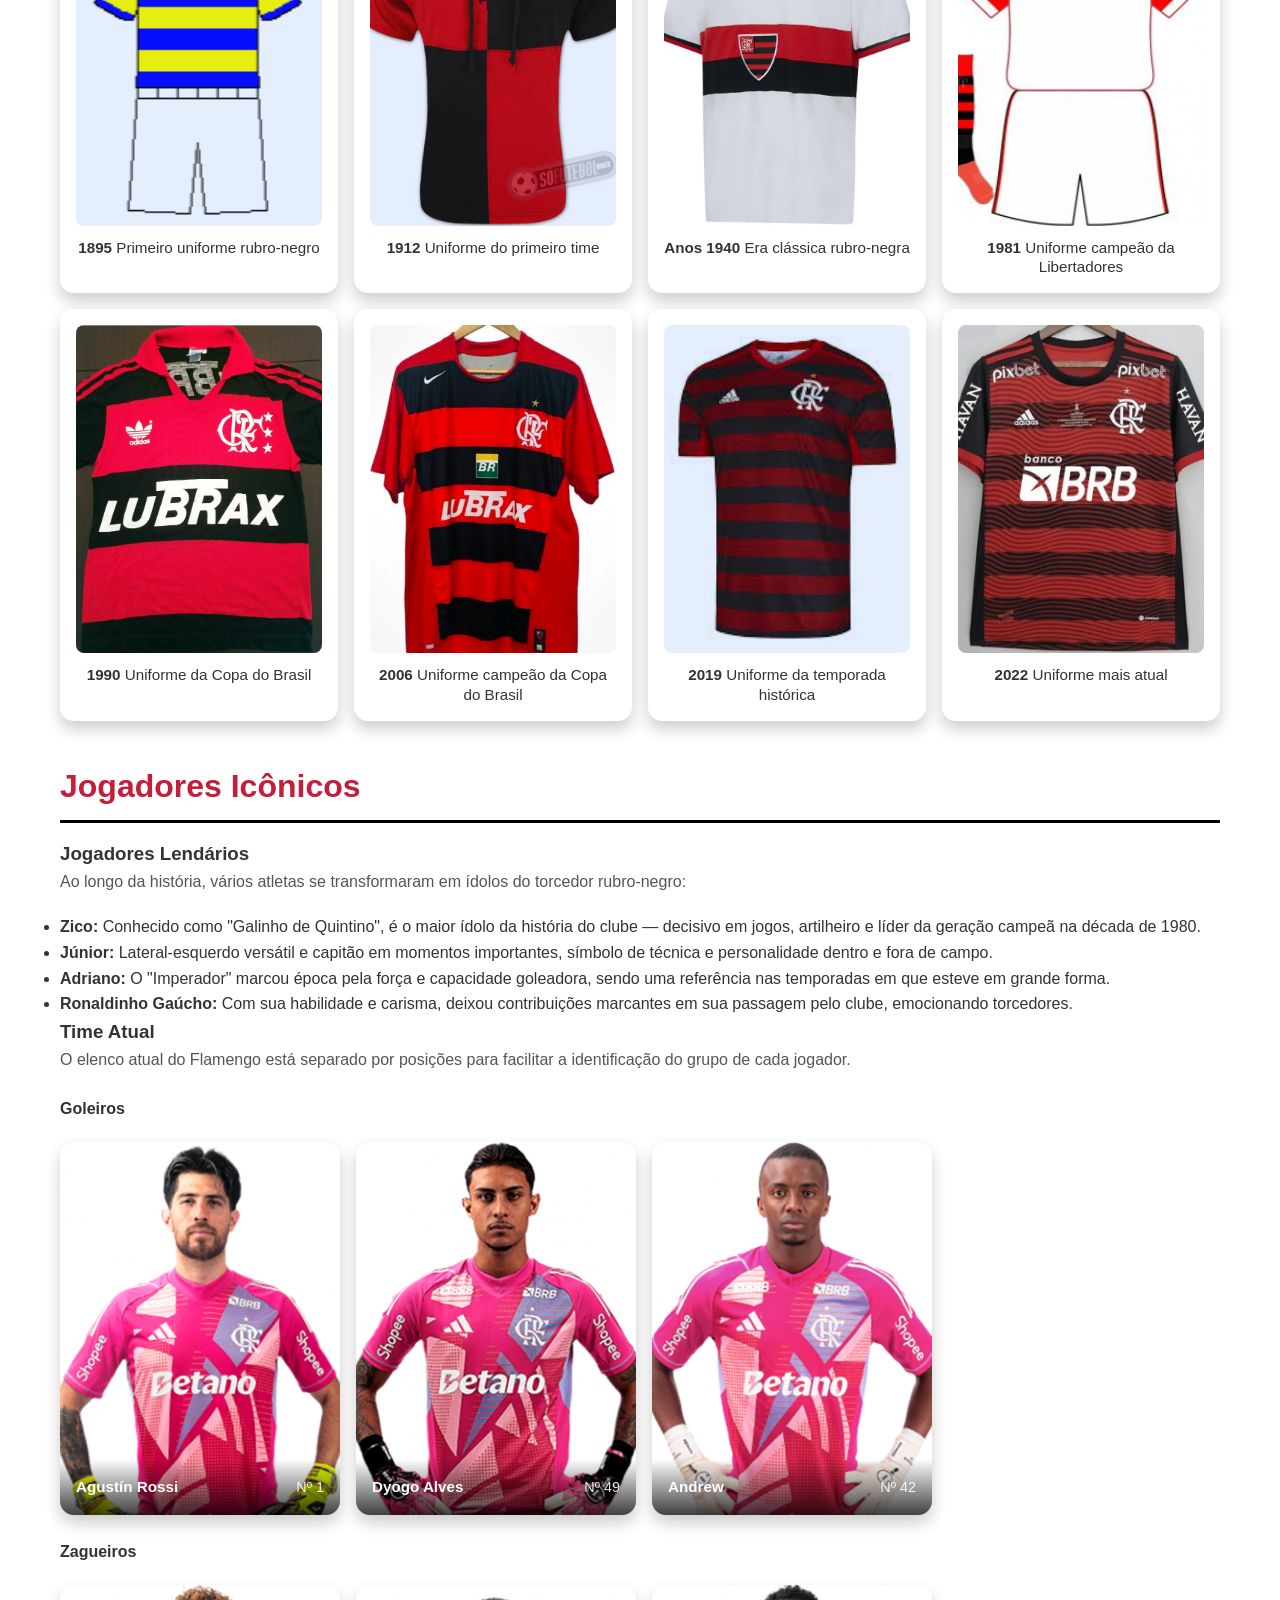
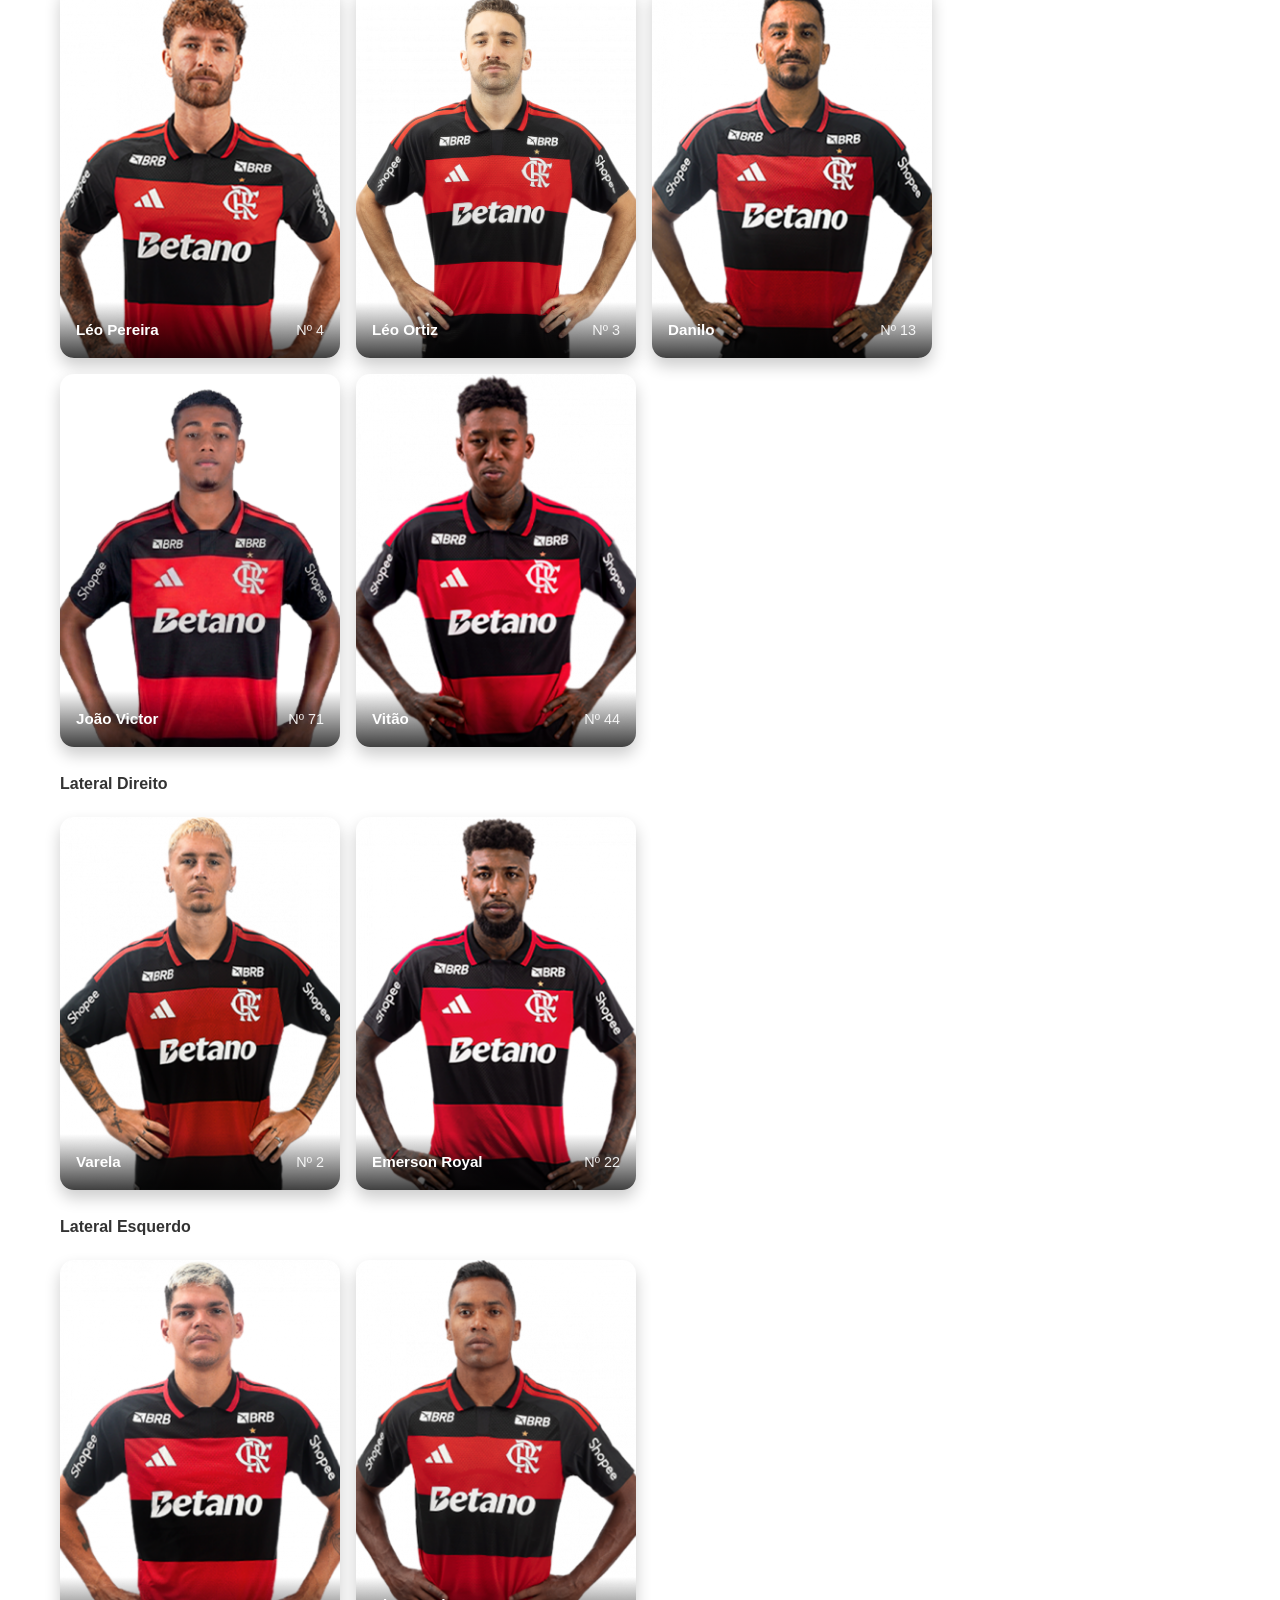
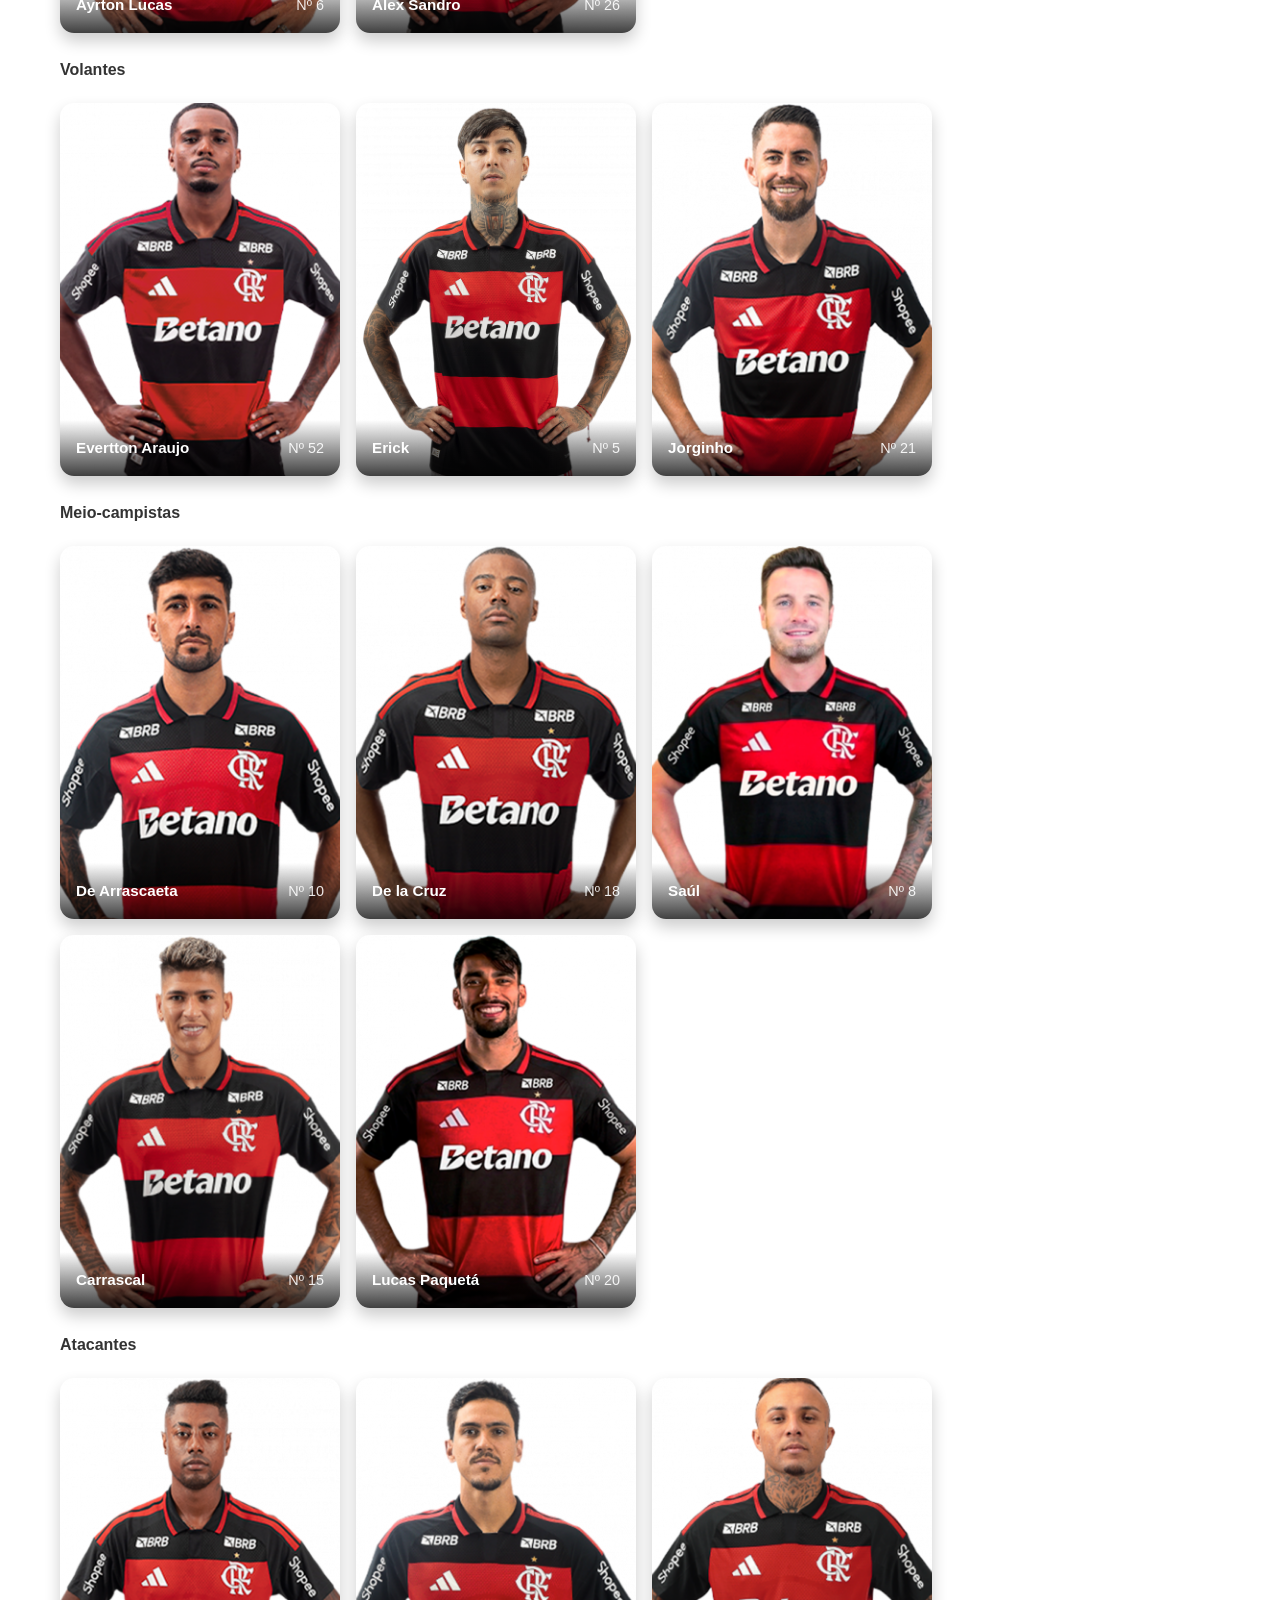
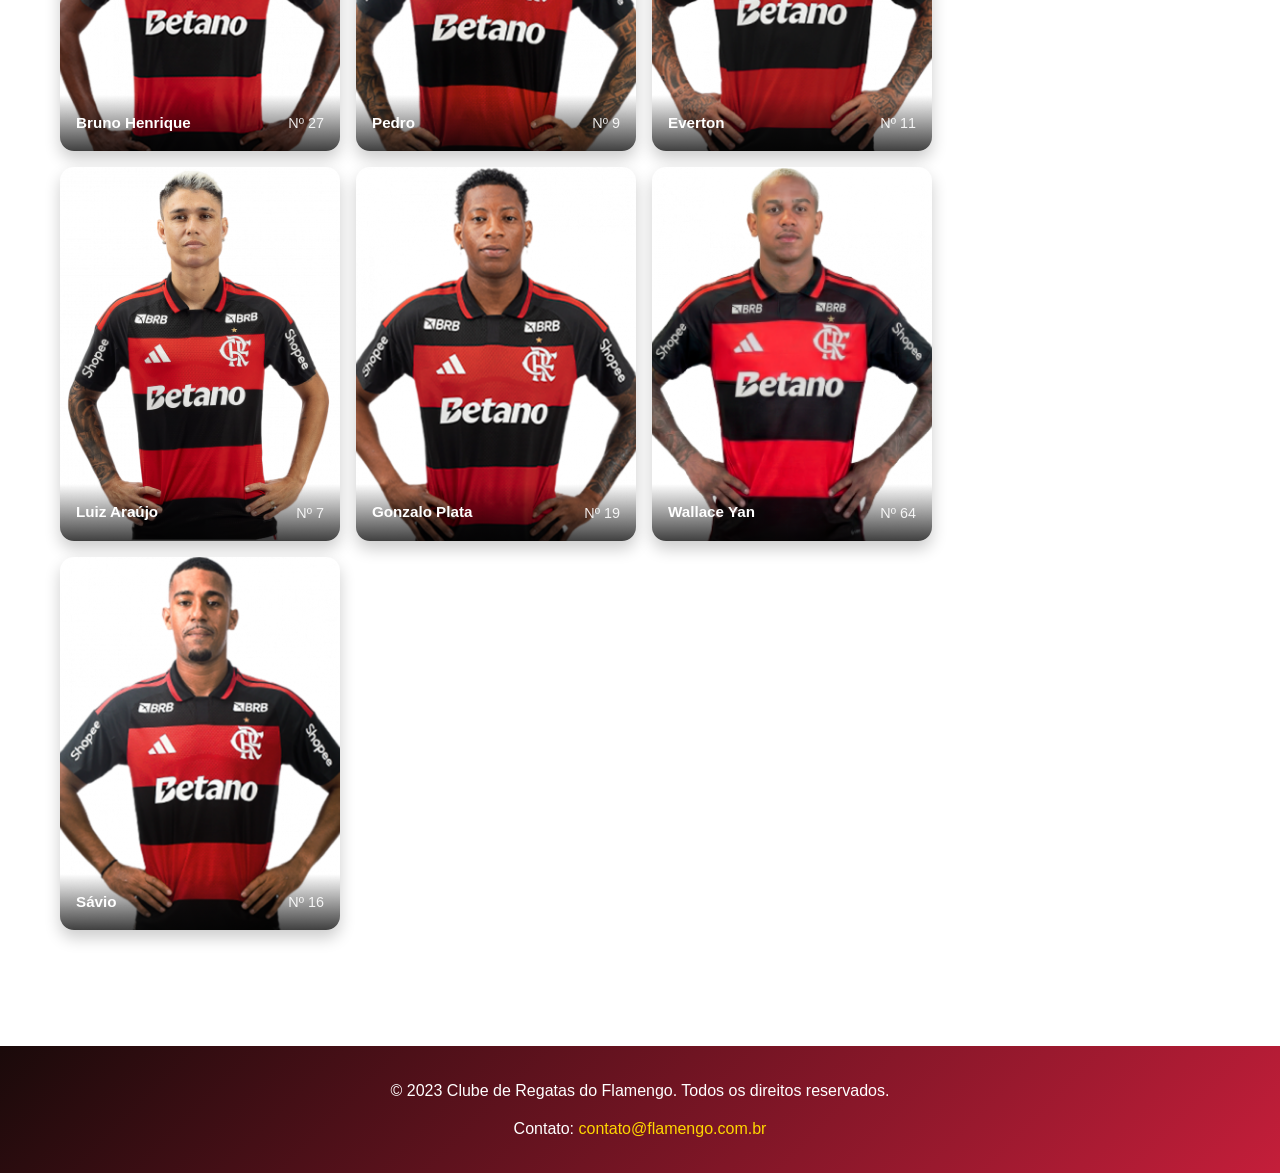
==== commit 96a49883: "Adicionando imagens de jogadores e adicionando css neles" ====
--- a/index.html
+++ b/index.html
@@ -171,7 +171,261 @@
        
         <section id="jogadores">
             <h2>Jogadores Icônicos</h2>
-            <p>Jogadores lendários como Zico, Ronaldinho Gaúcho, Adriano e Gabigol marcaram a história do clube.</p>
+            <div class="jogadores-grid">
+                <article class="lendarios">
+                    <h3>Jogadores Lendários</h3>
+                    <p>Ao longo da história, vários atletas se transformaram em ídolos do torcedor rubro-negro:</p>
+                    <ul class="lendarios-lista">
+                        <li><strong>Zico:</strong> Conhecido como "Galinho de Quintino", é o maior ídolo da história do clube — decisivo em jogos, artilheiro e líder da geração campeã na década de 1980.</li>
+                        <li><strong>Júnior:</strong> Lateral-esquerdo versátil e capitão em momentos importantes, símbolo de técnica e personalidade dentro e fora de campo.</li>
+                        <li><strong>Adriano:</strong> O "Imperador" marcou época pela força e capacidade goleadora, sendo uma referência nas temporadas em que esteve em grande forma.</li>
+                        <li><strong>Ronaldinho Gaúcho:</strong> Com sua habilidade e carisma, deixou contribuições marcantes em sua passagem pelo clube, emocionando torcedores.</li>
+                    </ul>
+                </article>
+
+                <article class="time-atual">
+                    <h3>Time Atual</h3>
+                    <p>O elenco atual do Flamengo está separado por posições para facilitar a identificação do grupo de cada jogador.</p>
+                    <div class="player-group">
+                        <div class="player-group-title">
+                            <h4>Goleiros</h4>
+                        </div>
+                        <div class="time-cards">
+                            <figure class="player-card">
+                                <img src="assets/img/jogadores/1.png" alt="Agustín Rossi" />
+                                <figcaption>
+                                    <span class="player-name">Agustín Rossi</span>
+                                    <span class="player-number">Nº 1</span>
+                                </figcaption>
+                            </figure>
+                            <figure class="player-card">
+                                <img src="assets/img/jogadores/49.png" alt="Dyogo Alves" />
+                                <figcaption>
+                                    <span class="player-name">Dyogo Alves</span>
+                                    <span class="player-number">Nº 49</span>
+                                </figcaption>
+                            </figure>
+                            <figure class="player-card">
+                                <img src="assets/img/jogadores/42.png" alt="Andrew" />
+                                <figcaption>
+                                    <span class="player-name">Andrew</span>
+                                    <span class="player-number">Nº 42</span>
+                                </figcaption>
+                            </figure>
+                        </div>
+                    </div>
+                    <div class="player-group">
+                        <div class="player-group-title">
+                            <h4>Zagueiros</h4>
+                        </div>
+                        <div class="time-cards">
+                            <figure class="player-card">
+                                <img src="assets/img/jogadores/4.png" alt="Léo Pereira" />
+                                <figcaption>
+                                    <span class="player-name">Léo Pereira</span>
+                                    <span class="player-number">Nº 4</span>
+                                </figcaption>
+                            </figure>
+                            <figure class="player-card">
+                                <img src="assets/img/jogadores/3.png" alt="Léo Ortiz" />
+                                <figcaption>
+                                    <span class="player-name">Léo Ortiz</span>
+                                    <span class="player-number">Nº 3</span>
+                                </figcaption>
+                            </figure>
+                            <figure class="player-card">
+                                <img src="assets/img/jogadores/13.png" alt="Danilo" />
+                                <figcaption>
+                                    <span class="player-name">Danilo</span>
+                                    <span class="player-number">Nº 13</span>
+                                </figcaption>
+                            </figure>
+                            <figure class="player-card">
+                                <img src="assets/img/jogadores/71.png" alt="João Victor" />
+                                <figcaption>
+                                    <span class="player-name">João Victor</span>
+                                    <span class="player-number">Nº 71</span>
+                                </figcaption>
+                            </figure>
+                            <figure class="player-card">
+                                <img src="assets/img/jogadores/44.png" alt="Vitão" />
+                                <figcaption>
+                                    <span class="player-name">Vitão</span>
+                                    <span class="player-number">Nº 44</span>
+                                </figcaption>
+                            </figure>
+                        </div>
+                    </div>
+                    <div class="player-group">
+                        <div class="player-group-title">
+                            <h4>Lateral Direito</h4>
+                        </div>
+                        <div class="time-cards">
+                            <figure class="player-card">
+                                <img src="assets/img/jogadores/2.png" alt="Varela" />
+                                <figcaption>
+                                    <span class="player-name">Varela</span>
+                                    <span class="player-number">Nº 2</span>
+                                </figcaption>
+                            </figure>
+                            <figure class="player-card">
+                                <img src="assets/img/jogadores/22.png" alt="Emerson Royal" />
+                                <figcaption>
+                                    <span class="player-name">Emerson Royal</span>
+                                    <span class="player-number">Nº 22</span>
+                                </figcaption>
+                            </figure>
+                        </div>
+                    </div>
+                    <div class="player-group">
+                        <div class="player-group-title">
+                            <h4>Lateral Esquerdo</h4>
+                        </div>
+                        <div class="time-cards">
+                            <figure class="player-card">
+                                <img src="assets/img/jogadores/6.png" alt="Ayrton Lucas" />
+                                <figcaption>
+                                    <span class="player-name">Ayrton Lucas</span>
+                                    <span class="player-number">Nº 6</span>
+                                </figcaption>
+                            </figure>
+                            <figure class="player-card">
+                                <img src="assets/img/jogadores/26.png" alt="Alex Sandro" />
+                                <figcaption>
+                                    <span class="player-name">Alex Sandro</span>
+                                    <span class="player-number">Nº 26</span>
+                                </figcaption>
+                            </figure>
+                        </div>
+                    </div>
+                    <div class="player-group">
+                        <div class="player-group-title">
+                            <h4>Volantes</h4>
+                        </div>
+                        <div class="time-cards">
+                            <figure class="player-card">
+                                <img src="assets/img/jogadores/52.png" alt="Evertton Araujo" />
+                                <figcaption>
+                                    <span class="player-name">Evertton Araujo</span>
+                                    <span class="player-number">Nº 52</span>
+                                </figcaption>
+                            </figure>
+                            <figure class="player-card">
+                                <img src="assets/img/jogadores/5.png" alt="Erick" />
+                                <figcaption>
+                                    <span class="player-name">Erick</span>
+                                    <span class="player-number">Nº 5</span>
+                                </figcaption>
+                            </figure>
+                            <figure class="player-card">
+                                <img src="assets/img/jogadores/21.png" alt="Jorginho" />
+                                <figcaption>
+                                    <span class="player-name">Jorginho</span>
+                                    <span class="player-number">Nº 21</span>
+                                </figcaption>
+                            </figure>
+                        </div>
+                    </div>
+                    <div class="player-group">
+                        <div class="player-group-title">
+                            <h4>Meio-campistas</h4>
+                        </div>
+                        <div class="time-cards">
+                            <figure class="player-card">
+                                <img src="assets/img/jogadores/10.png" alt="De Arrascaeta" />
+                                <figcaption>
+                                    <span class="player-name">De Arrascaeta</span>
+                                    <span class="player-number">Nº 10</span>
+                                </figcaption>
+                            </figure>
+                            <figure class="player-card">
+                                <img src="assets/img/jogadores/18.png" alt="De la Cruz" />
+                                <figcaption>
+                                    <span class="player-name">De la Cruz</span>
+                                    <span class="player-number">Nº 18</span>
+                                </figcaption>
+                            </figure>
+                            <figure class="player-card">
+                                <img src="assets/img/jogadores/8.png" alt="Saúl" />
+                                <figcaption>
+                                    <span class="player-name">Saúl</span>
+                                    <span class="player-number">Nº 8</span>
+                                </figcaption>
+                            </figure>
+                            <figure class="player-card">
+                                <img src="assets/img/jogadores/15.png" alt="Carrascal" />
+                                <figcaption>
+                                    <span class="player-name">Carrascal</span>
+                                    <span class="player-number">Nº 15</span>
+                                </figcaption>
+                            </figure>
+                            <figure class="player-card">
+                                <img src="assets/img/jogadores/20.png" alt="Lucas Paquetá" />
+                                <figcaption>
+                                    <span class="player-name">Lucas Paquetá</span>
+                                    <span class="player-number">Nº 20</span>
+                                </figcaption>
+                            </figure>
+                        </div>
+                    </div>
+                    <div class="player-group">
+                        <div class="player-group-title">
+                            <h4>Atacantes</h4>
+                        </div>
+                        <div class="time-cards">
+                            <figure class="player-card">
+                                <img src="assets/img/jogadores/27.png" alt="Bruno Henrique" />
+                                <figcaption>
+                                    <span class="player-name">Bruno Henrique</span>
+                                    <span class="player-number">Nº 27</span>
+                                </figcaption>
+                            </figure>
+                            <figure class="player-card">
+                                <img src="assets/img/jogadores/9.png" alt="Pedro" />
+                                <figcaption>
+                                    <span class="player-name">Pedro</span>
+                                    <span class="player-number">Nº 9</span>
+                                </figcaption>
+                            </figure>
+                            <figure class="player-card">
+                                <img src="assets/img/jogadores/11.png" alt="Everton" />
+                                <figcaption>
+                                    <span class="player-name">Everton</span>
+                                    <span class="player-number">Nº 11</span>
+                                </figcaption>
+                            </figure>
+                            <figure class="player-card">
+                                <img src="assets/img/jogadores/7.png" alt="Luiz Araújo" />
+                                <figcaption>
+                                    <span class="player-name">Luiz Araújo</span>
+                                    <span class="player-number">Nº 7</span>
+                                </figcaption>
+                            </figure>
+                            <figure class="player-card">
+                                <img src="assets/img/jogadores/19.png" alt="Gonzalo Plata" />
+                                <figcaption>
+                                    <span class="player-name">Gonzalo Plata</span>
+                                    <span class="player-number">Nº 19</span>
+                                </figcaption>
+                            </figure>
+                            <figure class="player-card">
+                                <img src="assets/img/jogadores/64.png" alt="Wallace Yan" />
+                                <figcaption>
+                                    <span class="player-name">Wallace Yan</span>
+                                    <span class="player-number">Nº 64</span>
+                                </figcaption>
+                            </figure>
+                            <figure class="player-card">
+                                <img src="assets/img/jogadores/16.png" alt="Sávio" />
+                                <figcaption>
+                                    <span class="player-name">Sávio</span>
+                                    <span class="player-number">Nº 16</span>
+                                </figcaption>
+                            </figure>
+                        </div>
+                    </div>
+                </article>
+            </div>
         </section>
     </main>
    
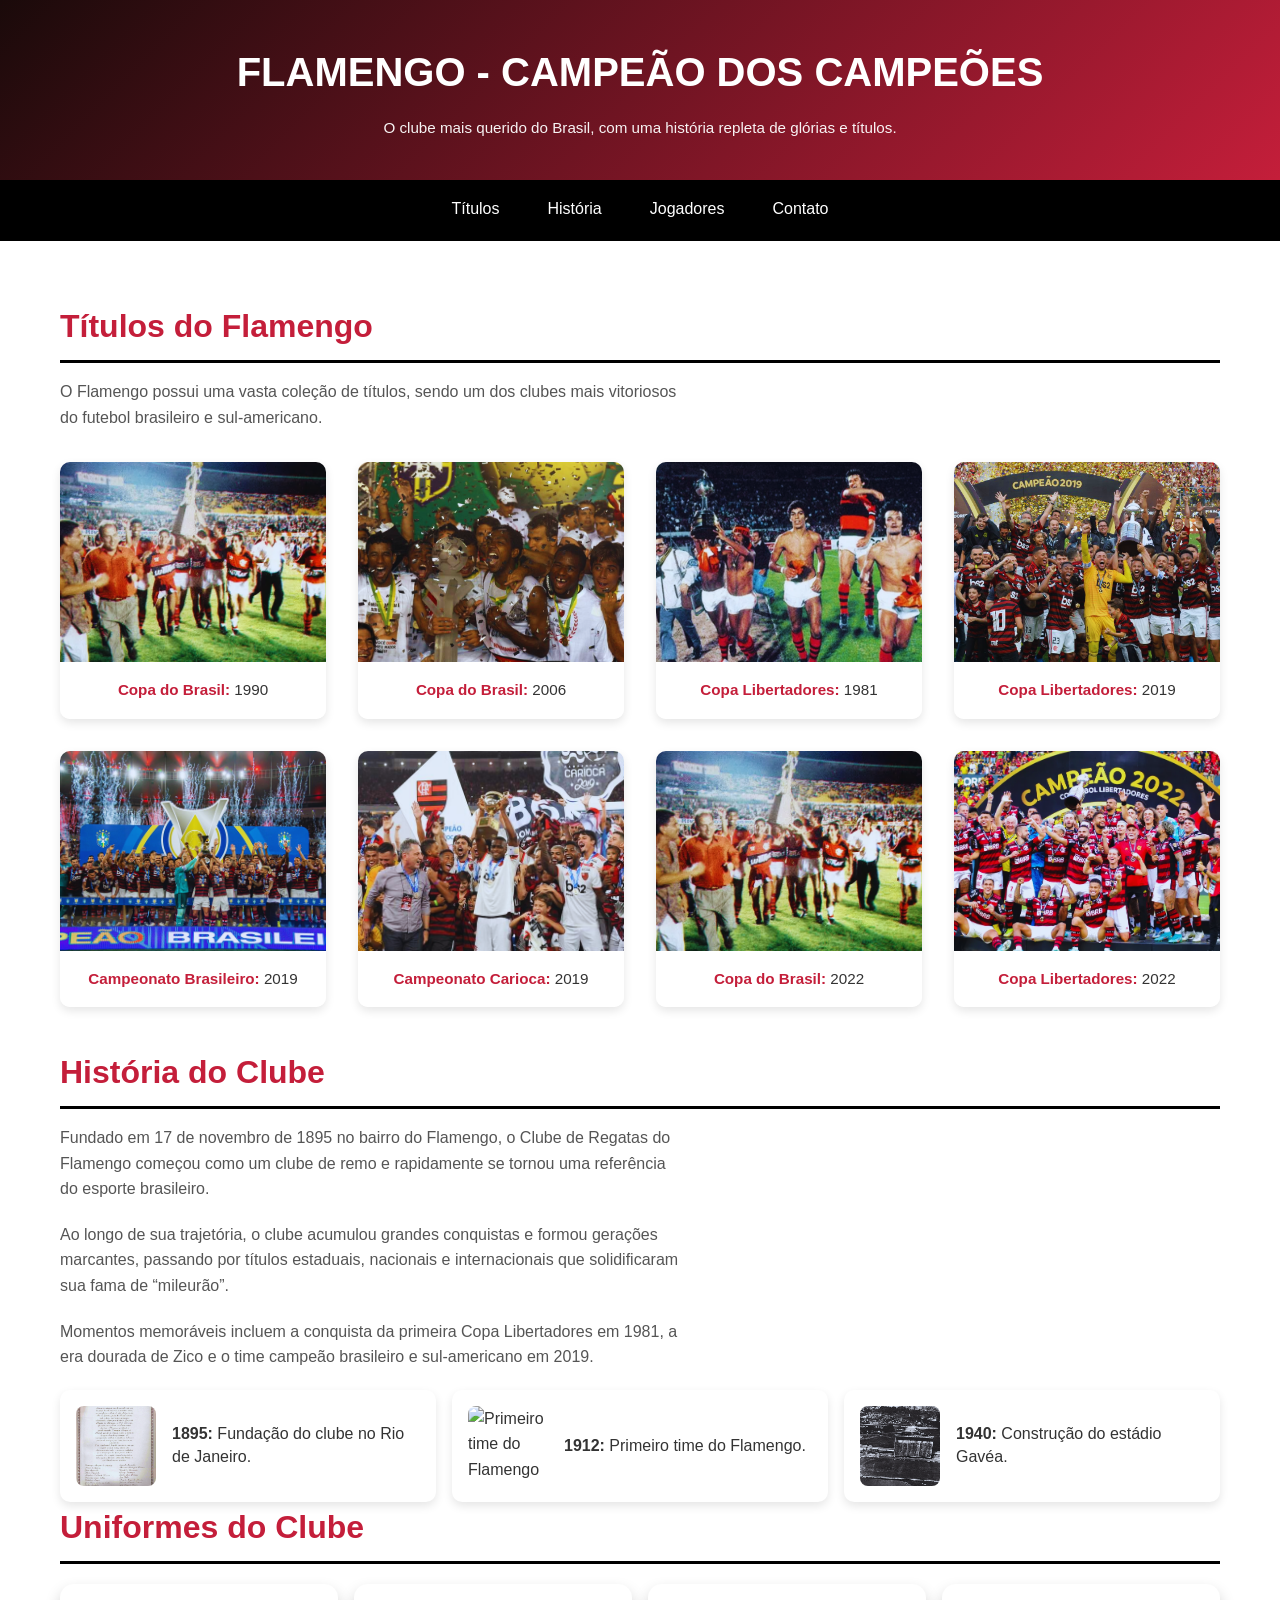
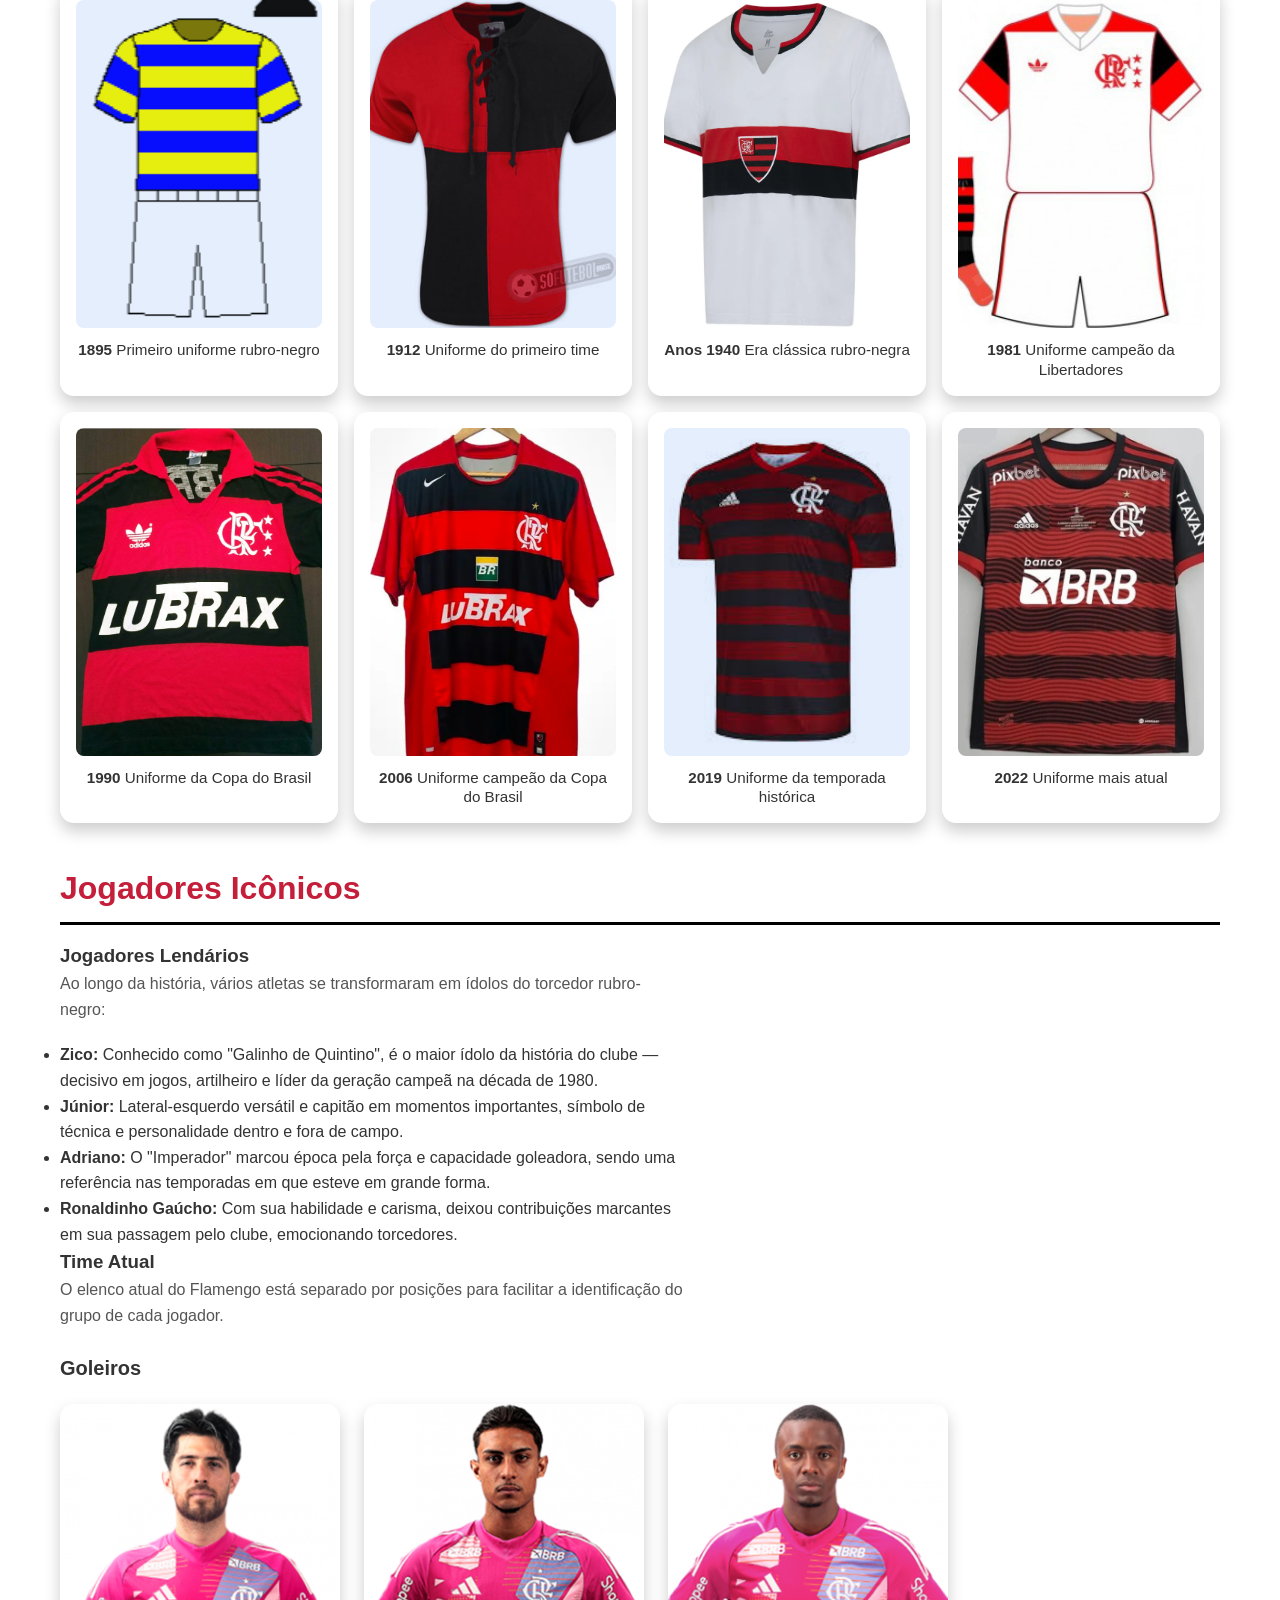
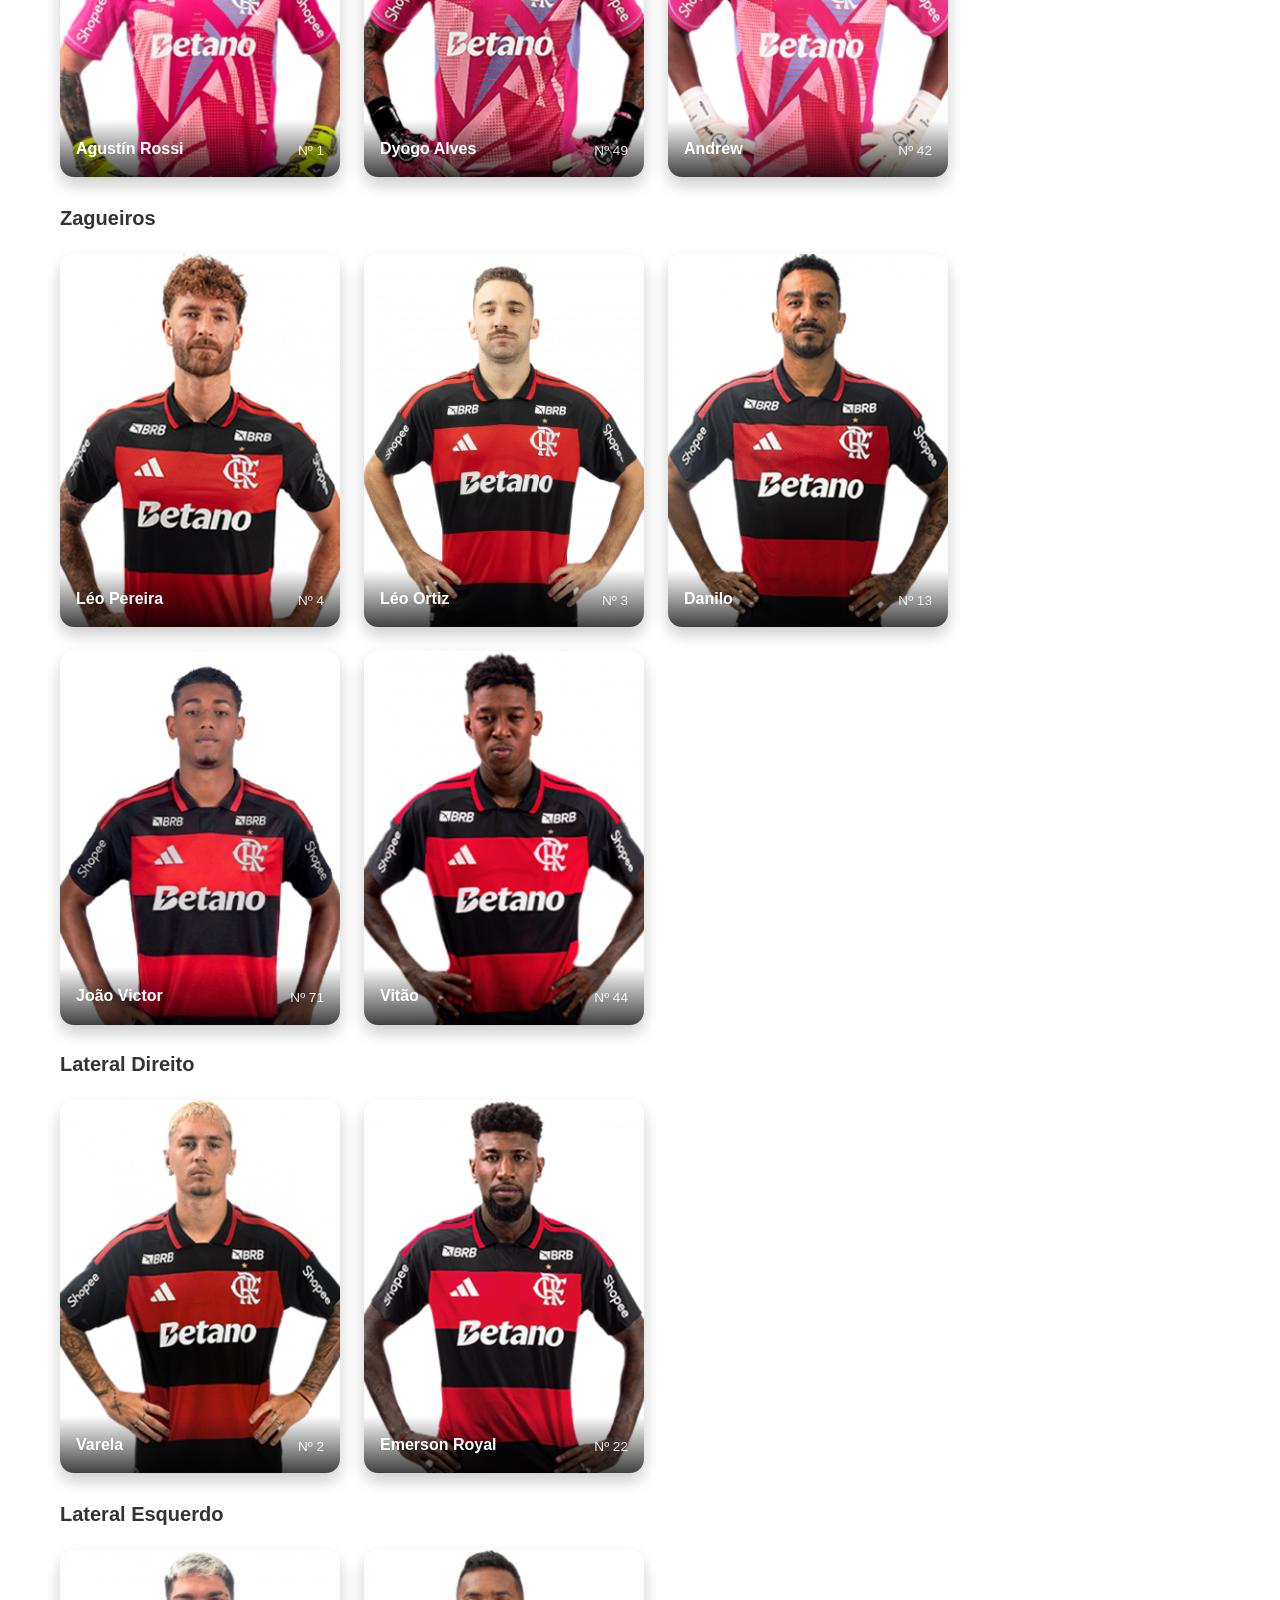
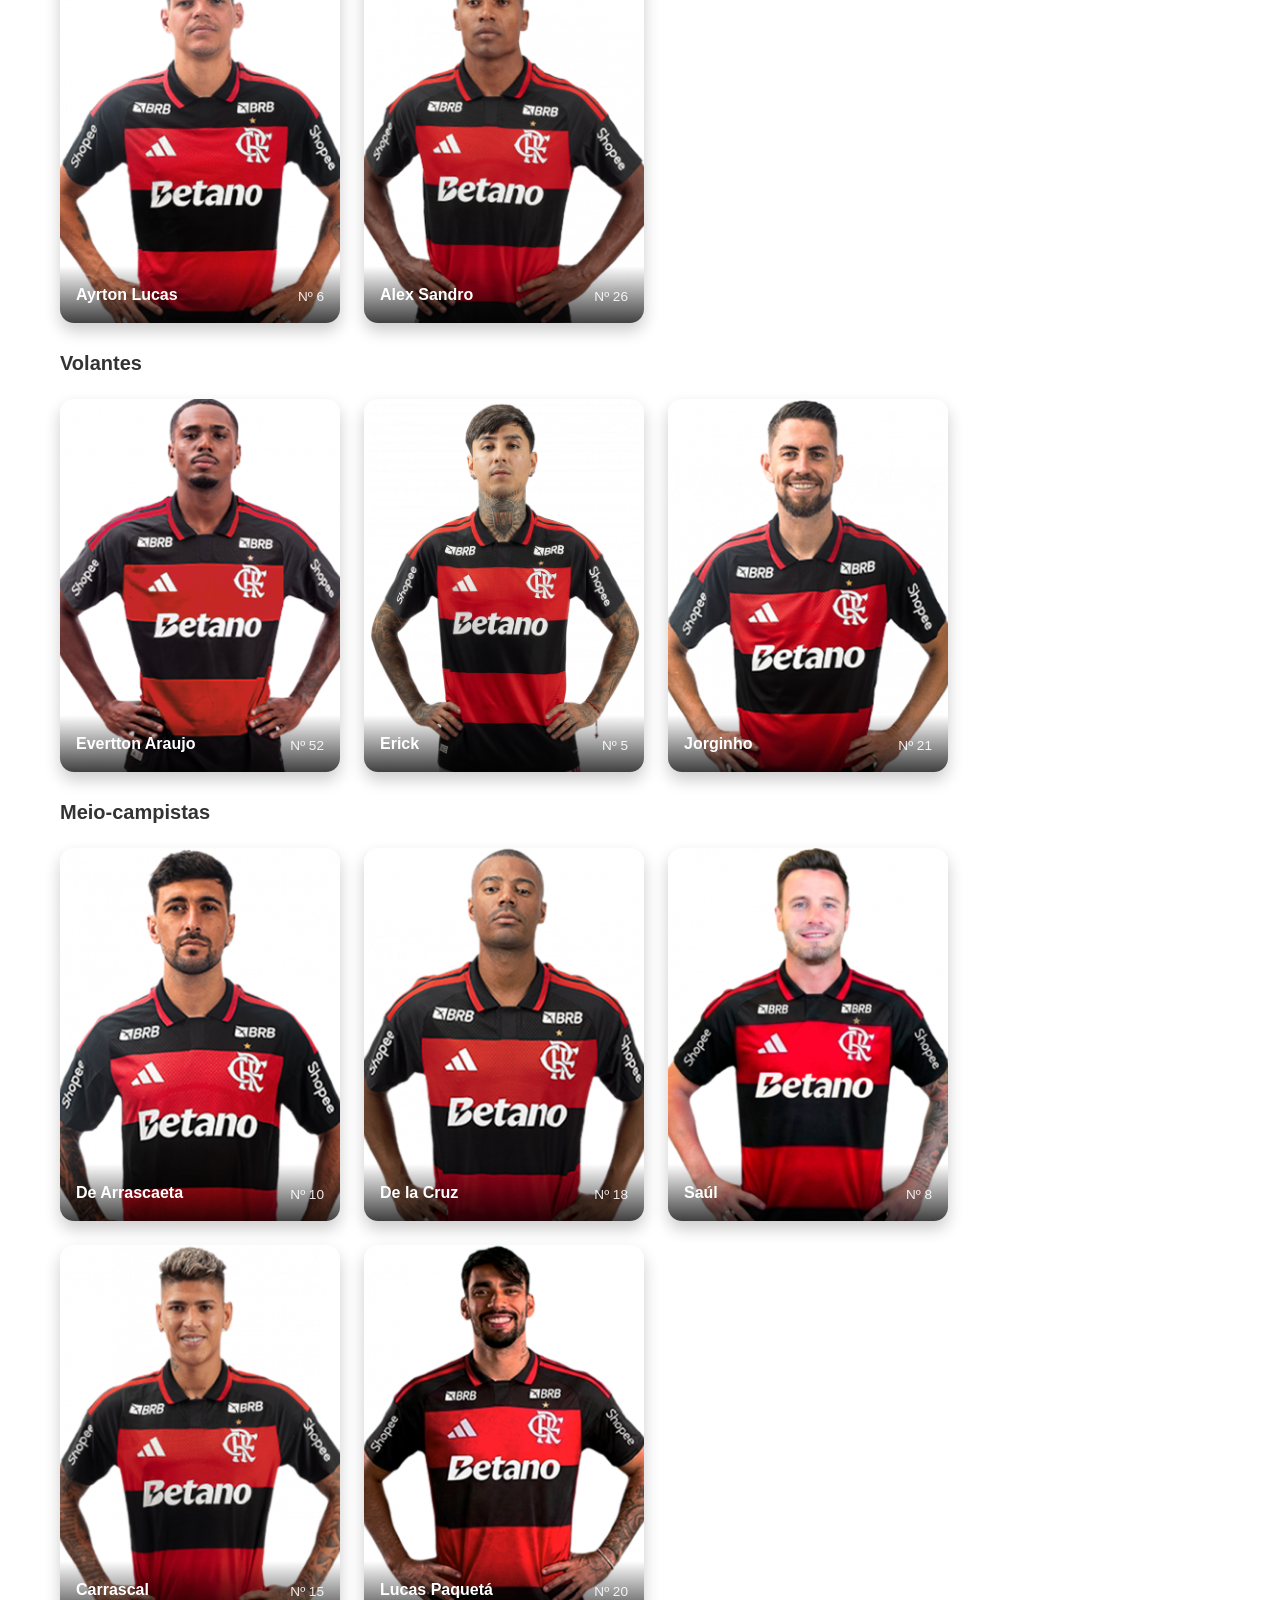
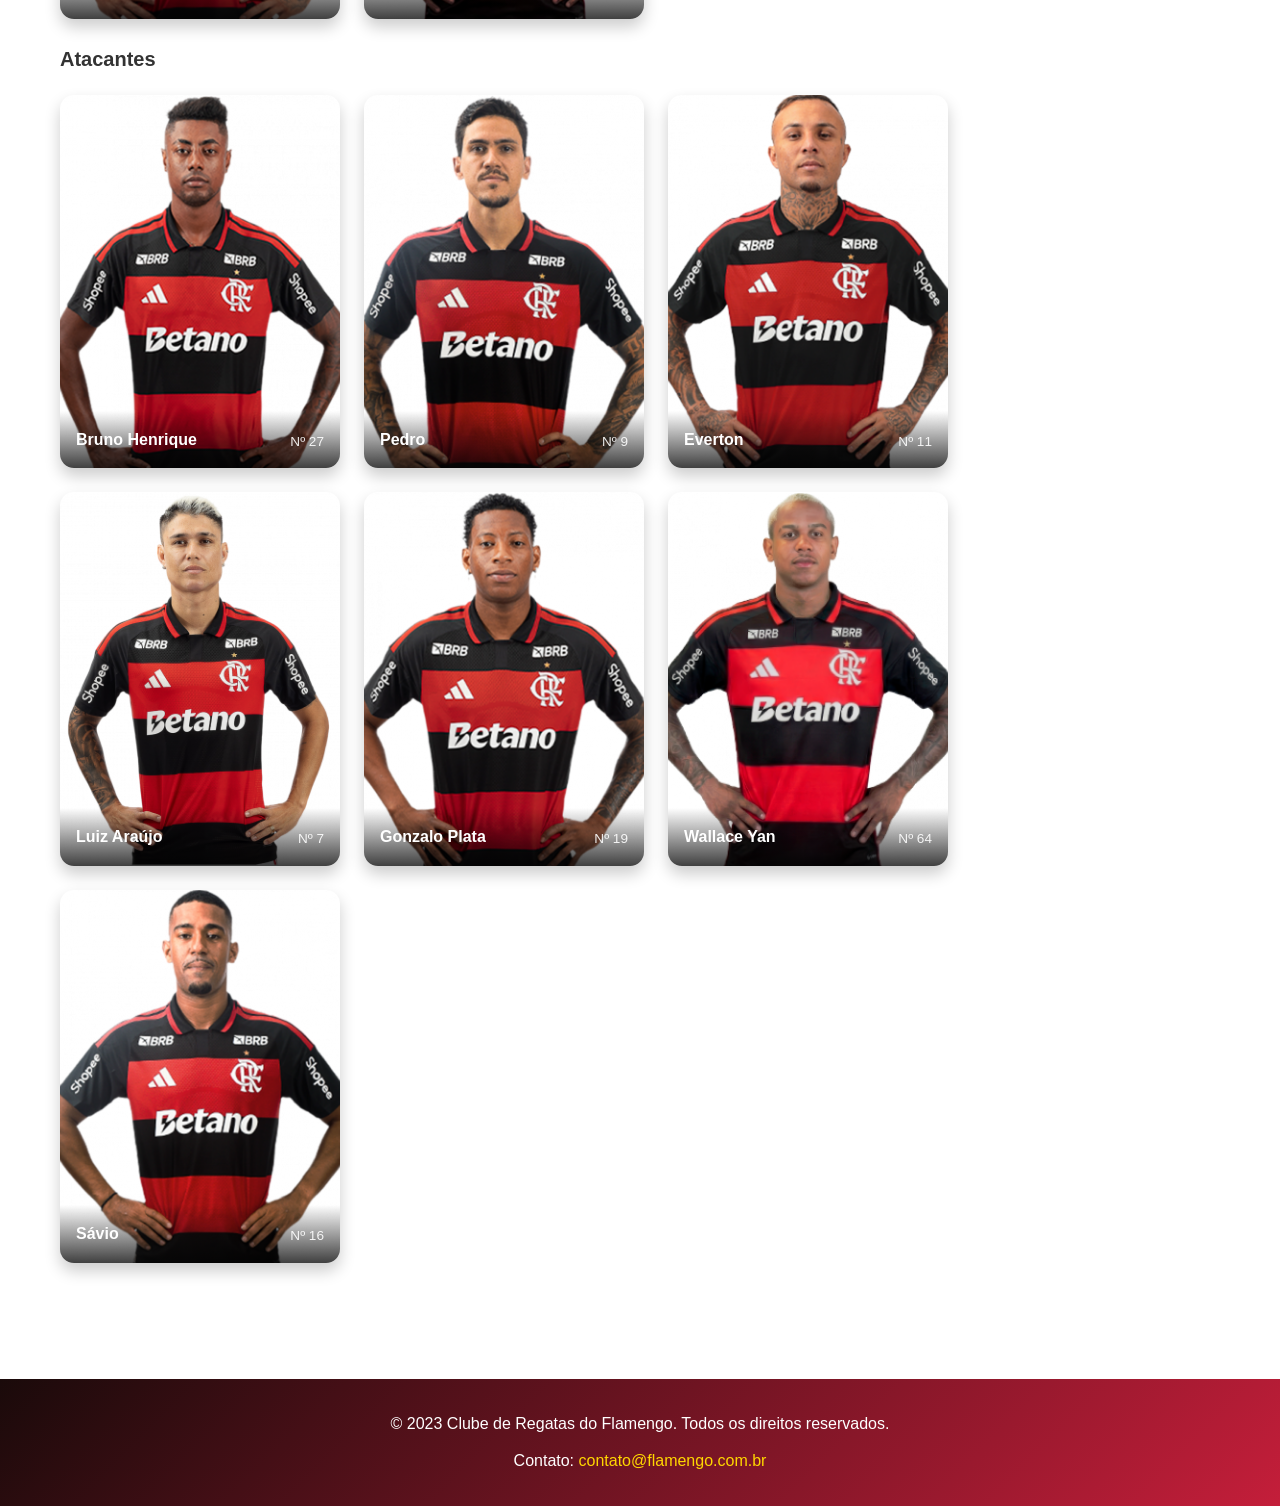
==== commit 9cab64e7: "adicionando layer e mais atualizações" ====
--- a/index.html
+++ b/index.html
@@ -34,74 +34,82 @@
             <ul class="titulos-lista">
 
 
-                <li class="titulo-item">
-                    <div class="titulo-imagens">
-                        <img class="titulo-principal" src="assets/img/copaDoBrasil1990/copadobrasil1990.png" alt="Troféu Copa do Brasil 1990">
-                        <img class="titulo-hover" src="assets/img/copaDoBrasil1990/escalacaocpbr1990.png" alt="Time escalado do Flamengo - Copa do Brasil 1990">
-                    </div>
+                <li class="titulo-item">    
+                        <div class="titulo-imagens">
+                            <img class="titulo-principal" src="assets/img/copaDoBrasil1990/copadobrasil1990.png" alt="Troféu Copa do Brasil 1990">
+                            <img class="titulo-hover" src="assets/img/copaDoBrasil1990/escalacaocpbr1990.png" alt="Time escalado do Flamengo - Copa do Brasil 1990">
+                            <span class="titulo-hover-label" aria-hidden="true">Escalação</span>
+                        </div>
                     <span class="titulo-texto"><strong>Copa do Brasil:</strong> 1990</span>
                 </li>
 
 
                 <li class="titulo-item">
-                    <div class="titulo-imagens">
-                        <img class="titulo-principal" src="assets/img/copaDoBrasil2006/copadobrasil2006.png" alt="Troféu Copa do Brasil 2006">
-                        <img class="titulo-hover" src="assets/img/copaDoBrasil2006/escalacaocpbr2006.png" alt="Time escalado do Flamengo - Copa do Brasil 2006">
-                    </div>
+                        <div class="titulo-imagens">
+                            <img class="titulo-principal" src="assets/img/copaDoBrasil2006/copadobrasil2006.png" alt="Troféu Copa do Brasil 2006">
+                            <img class="titulo-hover" src="assets/img/copaDoBrasil2006/escalacaocpbr2006.png" alt="Time escalado do Flamengo - Copa do Brasil 2006">
+                            <span class="titulo-hover-label" aria-hidden="true">Escalação</span>
+                        </div>
                     <span class="titulo-texto"><strong>Copa do Brasil:</strong> 2006</span>
                 </li>
 
 
                 <li class="titulo-item">
-                    <div class="titulo-imagens">
-                        <img class="titulo-principal" src="assets/img/libertadores1981/libertadores1981.png" alt="Troféu Copa Libertadores 1981">
-                        <img class="titulo-hover" src="assets/img/libertadores1981/escalacaoLib1981.png" alt="Time escalado do Flamengo - Copa Libertadores 1981">
-                    </div>
+                        <div class="titulo-imagens">
+                            <img class="titulo-principal" src="assets/img/libertadores1981/libertadores1981.png" alt="Troféu Copa Libertadores 1981">
+                            <img class="titulo-hover" src="assets/img/libertadores1981/escalacaoLib1981.png" alt="Time escalado do Flamengo - Copa Libertadores 1981">
+                            <span class="titulo-hover-label" aria-hidden="true">Escalação</span>
+                        </div>
                     <span class="titulo-texto"><strong>Copa Libertadores:</strong> 1981</span>
                 </li>
 
 
                 <li class="titulo-item">
-                    <div class="titulo-imagens">
-                        <img class="titulo-principal" src="assets/img/libertadores2019/libertadores2019.png" alt="Troféu Copa Libertadores 2019">
-                        <img class="titulo-hover" src="assets/img/libertadores2019/escalacaoLib2019.png" alt="Time escalado do Flamengo - Copa Libertadores 2019">
-                    </div>
+                        <div class="titulo-imagens">
+                            <img class="titulo-principal" src="assets/img/libertadores2019/libertadores2019.png" alt="Troféu Copa Libertadores 2019">
+                            <img class="titulo-hover" src="assets/img/libertadores2019/escalacaoLib2019.png" alt="Time escalado do Flamengo - Copa Libertadores 2019">
+                            <span class="titulo-hover-label" aria-hidden="true">Escalação</span>
+                        </div>
                     <span class="titulo-texto"><strong>Copa Libertadores:</strong> 2019</span>
                 </li>
 
 
                 <li class="titulo-item">
-                    <div class="titulo-imagens">
-                        <img class="titulo-principal" src="assets/img/brasileirao2019/brasileiro2019.png" alt="Troféu Campeonato Brasileiro 2019">
-                        <img class="titulo-hover" src="assets/img/brasileirao2019/escalacaobr2019.png" alt="Time escalado do Flamengo - Campeonato Brasileiro 2019">
-                    </div>
+                        <div class="titulo-imagens">
+                            <img class="titulo-principal" src="assets/img/brasileirao2019/brasileiro2019.png" alt="Troféu Campeonato Brasileiro 2019">
+                            <img class="titulo-hover" src="assets/img/brasileirao2019/escalacaobr2019.png" alt="Time escalado do Flamengo - Campeonato Brasileiro 2019">
+                            <span class="titulo-hover-label" aria-hidden="true">Escalação</span>
+                        </div>
                     <span class="titulo-texto"><strong>Campeonato Brasileiro:</strong> 2019</span>
                 </li>
 
 
                 <li class="titulo-item">
-                    <div class="titulo-imagens">
-                        <img class="titulo-principal" src="assets/img/carioca2019/carioca2019.png" alt="Troféu Campeonato Carioca 2019">
-                        <img class="titulo-hover" src="assets/img/carioca2019/escalacaoCarioca2019.png" alt="Time escalado do Flamengo - Campeonato Carioca 2019">
-                    </div>
+                        <div class="titulo-imagens">
+                            <img class="titulo-principal" src="assets/img/carioca2019/carioca2019.png" alt="Troféu Campeonato Carioca 2019">
+                            <img class="titulo-hover" src="assets/img/carioca2019/escalacaoCarioca2019.png" alt="Time escalado do Flamengo - Campeonato Carioca 2019">
+                            <span class="titulo-hover-label" aria-hidden="true">Escalação</span>
+                        </div>                       
                     <span class="titulo-texto"><strong>Campeonato Carioca:</strong> 2019</span>
                 </li>
 
 
                 <li class="titulo-item">
-                    <div class="titulo-imagens">
-                        <img class="titulo-principal" src="assets/img/copaDoBrasil2022/copadobrasil2022.png" alt="Troféu Copa do Brasil 2022">
-                        <img class="titulo-hover" src="assets/img/copaDoBrasil2022/escalacaocpbr2022.png" alt="Time escalado do Flamengo - Copa do Brasil 2022">
-                    </div>
+                        <div class="titulo-imagens">
+                            <img class="titulo-principal" src="assets/img/copaDoBrasil1990/copadobrasil1990.png" alt="Troféu Copa do Brasil 1990">
+                            <img class="titulo-hover" src="assets/img/copaDoBrasil1990/escalacaocpbr1990.png" alt="Time escalado do Flamengo - Copa do Brasil 1990">
+                            <span class="titulo-hover-label" aria-hidden="true">Escalação</span>
+                        </div>
                     <span class="titulo-texto"><strong>Copa do Brasil:</strong> 2022</span>
                 </li>
 
 
                 <li class="titulo-item">
-                    <div class="titulo-imagens">
-                        <img class="titulo-principal" src="assets/img/libertadores2022/libertadores2022.png" alt="Troféu Copa Libertadores 2022">
-                        <img class="titulo-hover" src="assets/img/libertadores2022/escalacaoLib2022.png" alt="Time escalado do Flamengo - Copa Libertadores 2022">
-                    </div>
+                        <div class="titulo-imagens">
+                            <img class="titulo-principal" src="assets/img/libertadores2022/libertadores2022.png" alt="Troféu Copa Libertadores 2022">
+                            <img class="titulo-hover" src="assets/img/libertadores2022/escalacaoLib2022.png" alt="Time escalado do Flamengo - Copa Libertadores 2022">
+                            <span class="titulo-hover-label" aria-hidden="true">Escalação</span>
+                        </div>
                     <span class="titulo-texto"><strong>Copa Libertadores:</strong> 2022</span>
                 </li>
 
@@ -165,6 +173,7 @@
                     <figure class="uniforme-card">
                         <img src="assets/img/uniformes/uniforme-flamengo-2022.png" alt="Uniforme do Flamengo em 2022">
                         <figcaption><strong>2022</strong> Uniforme mais atual</figcaption>
+                    </figure>
                 </div>
             </article>
         </section>
